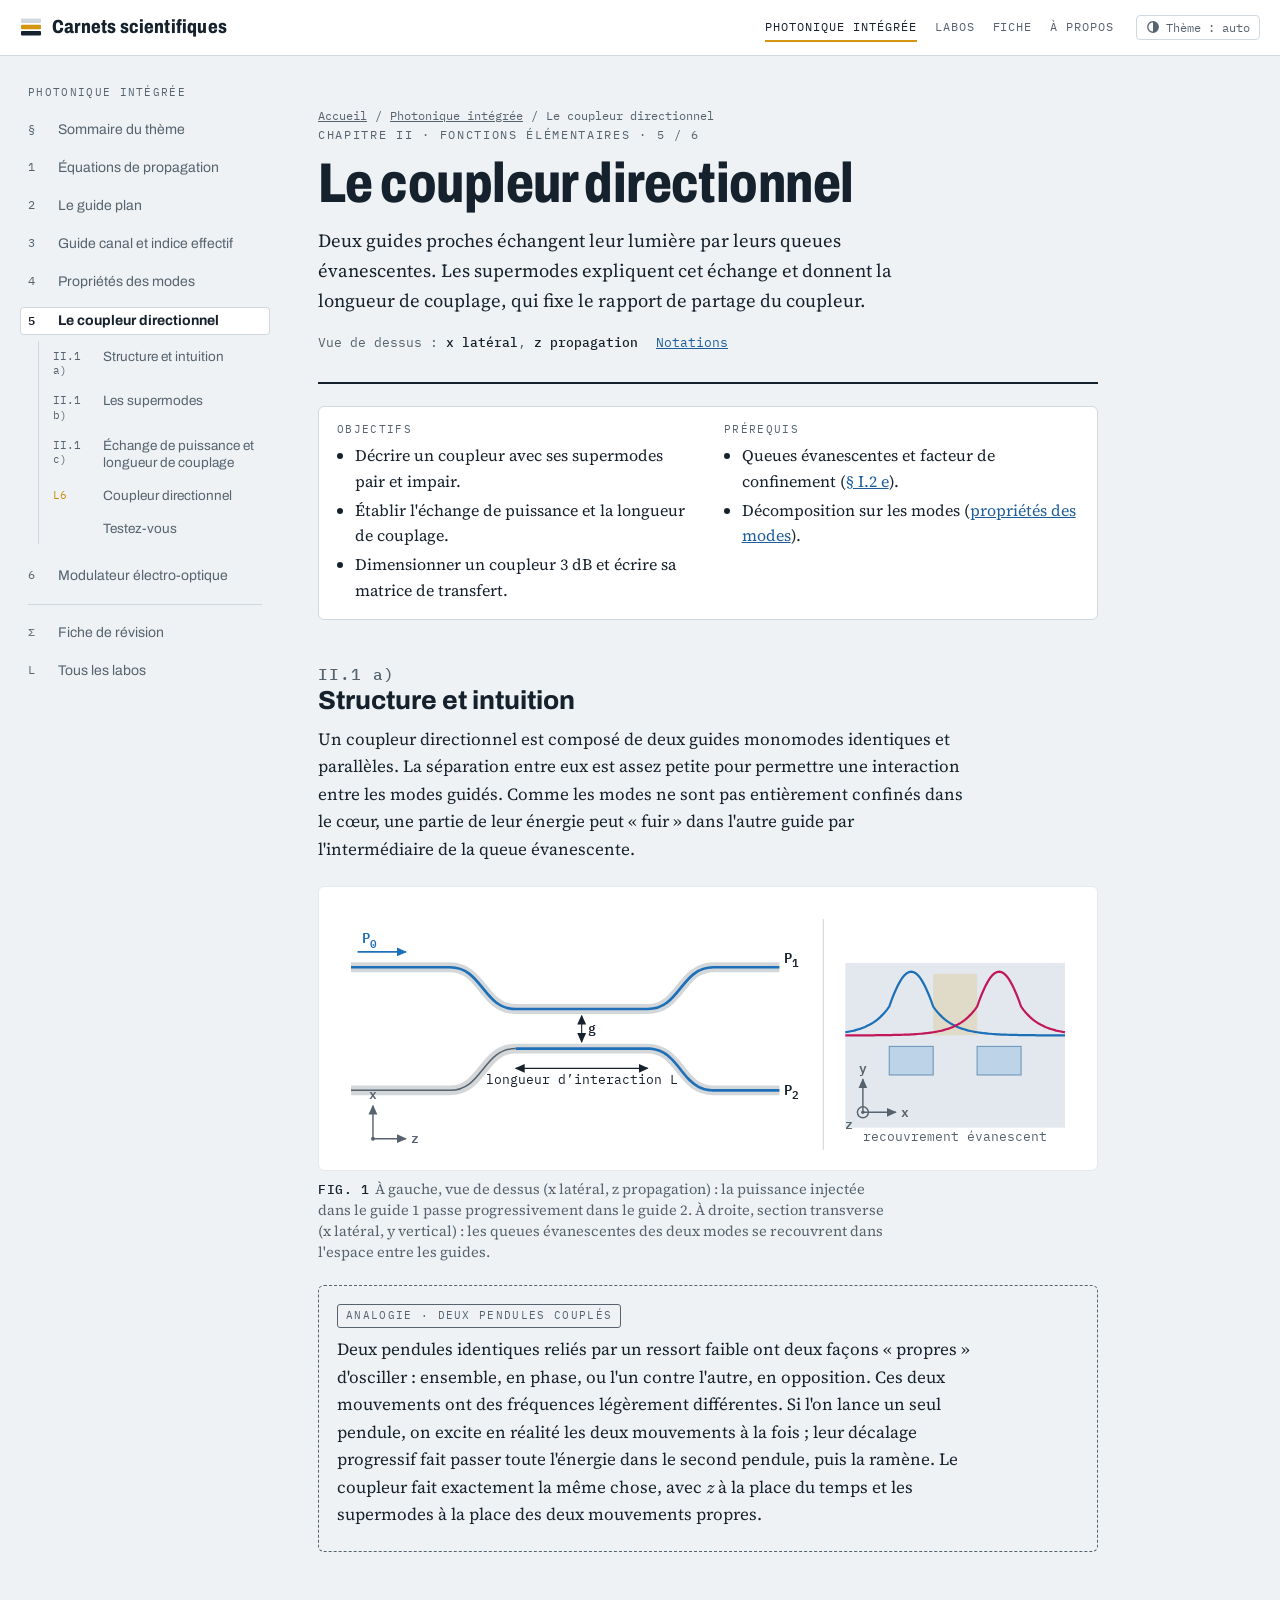
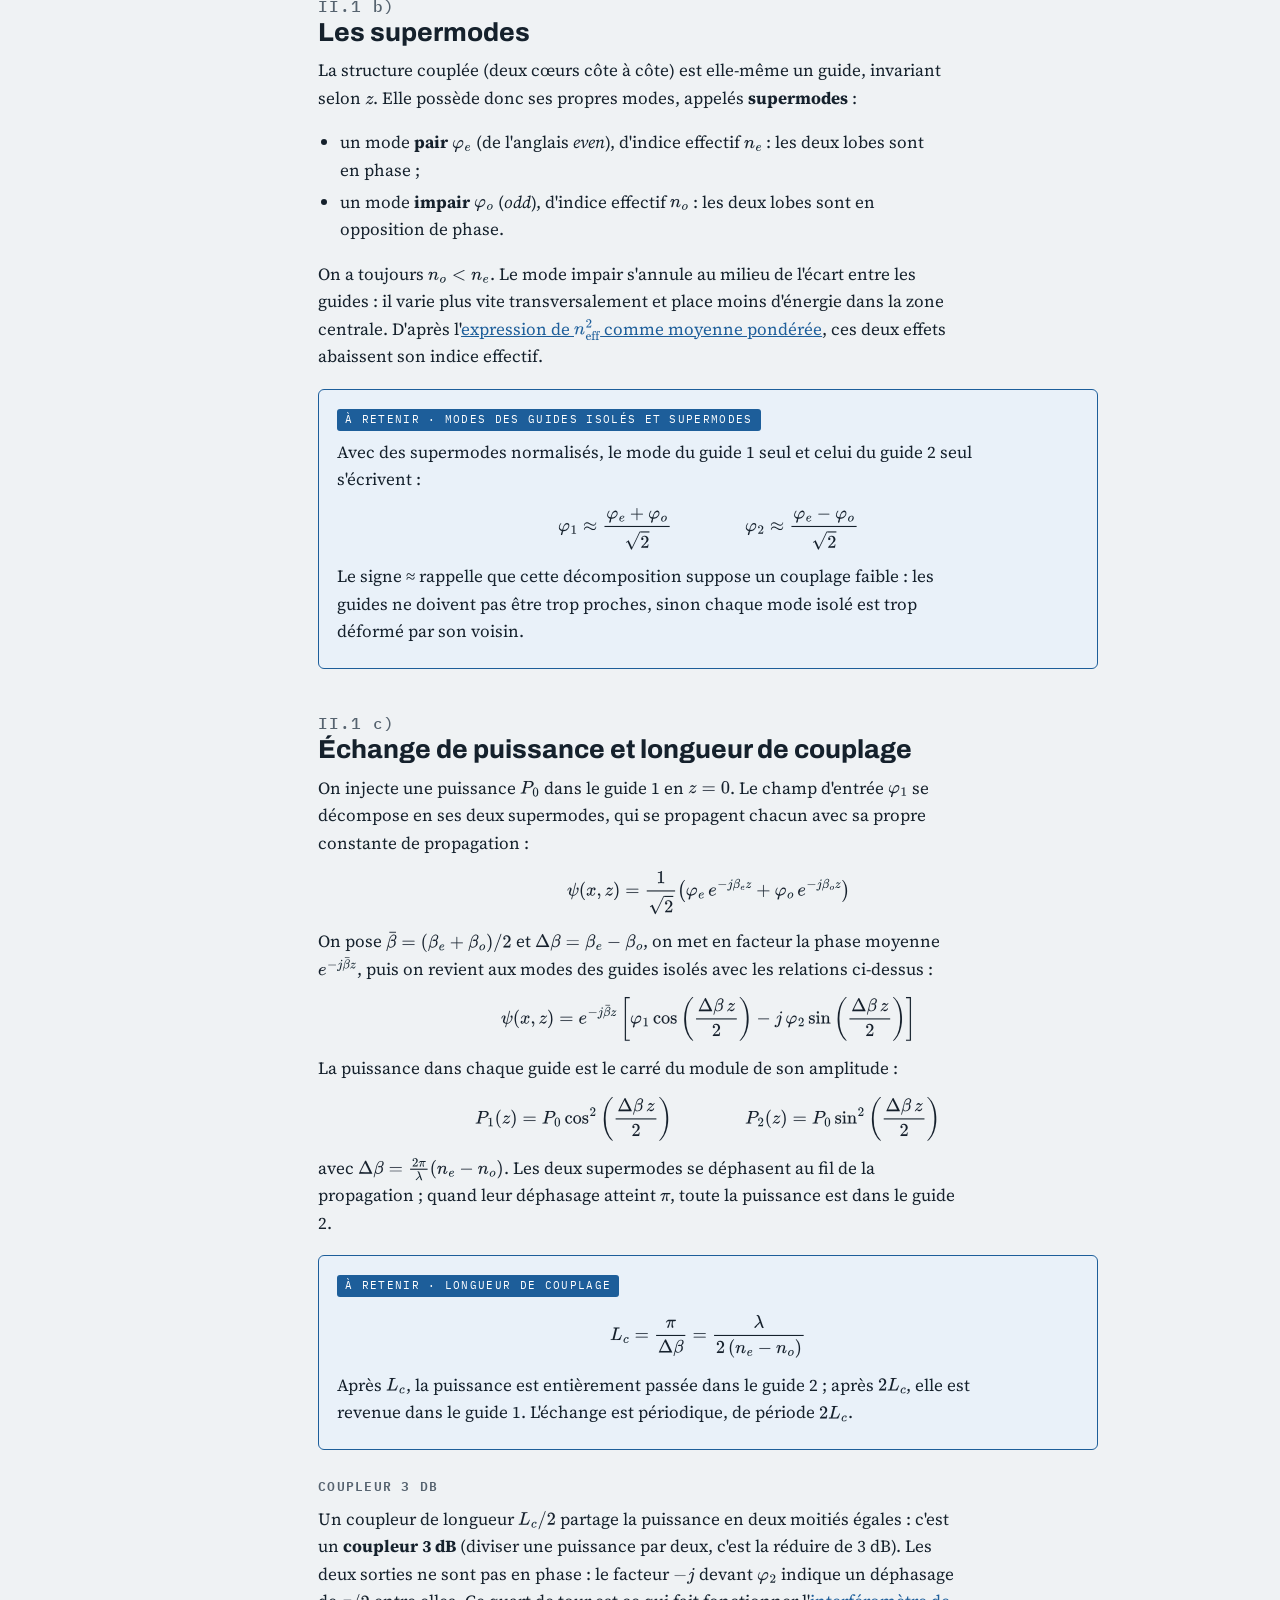
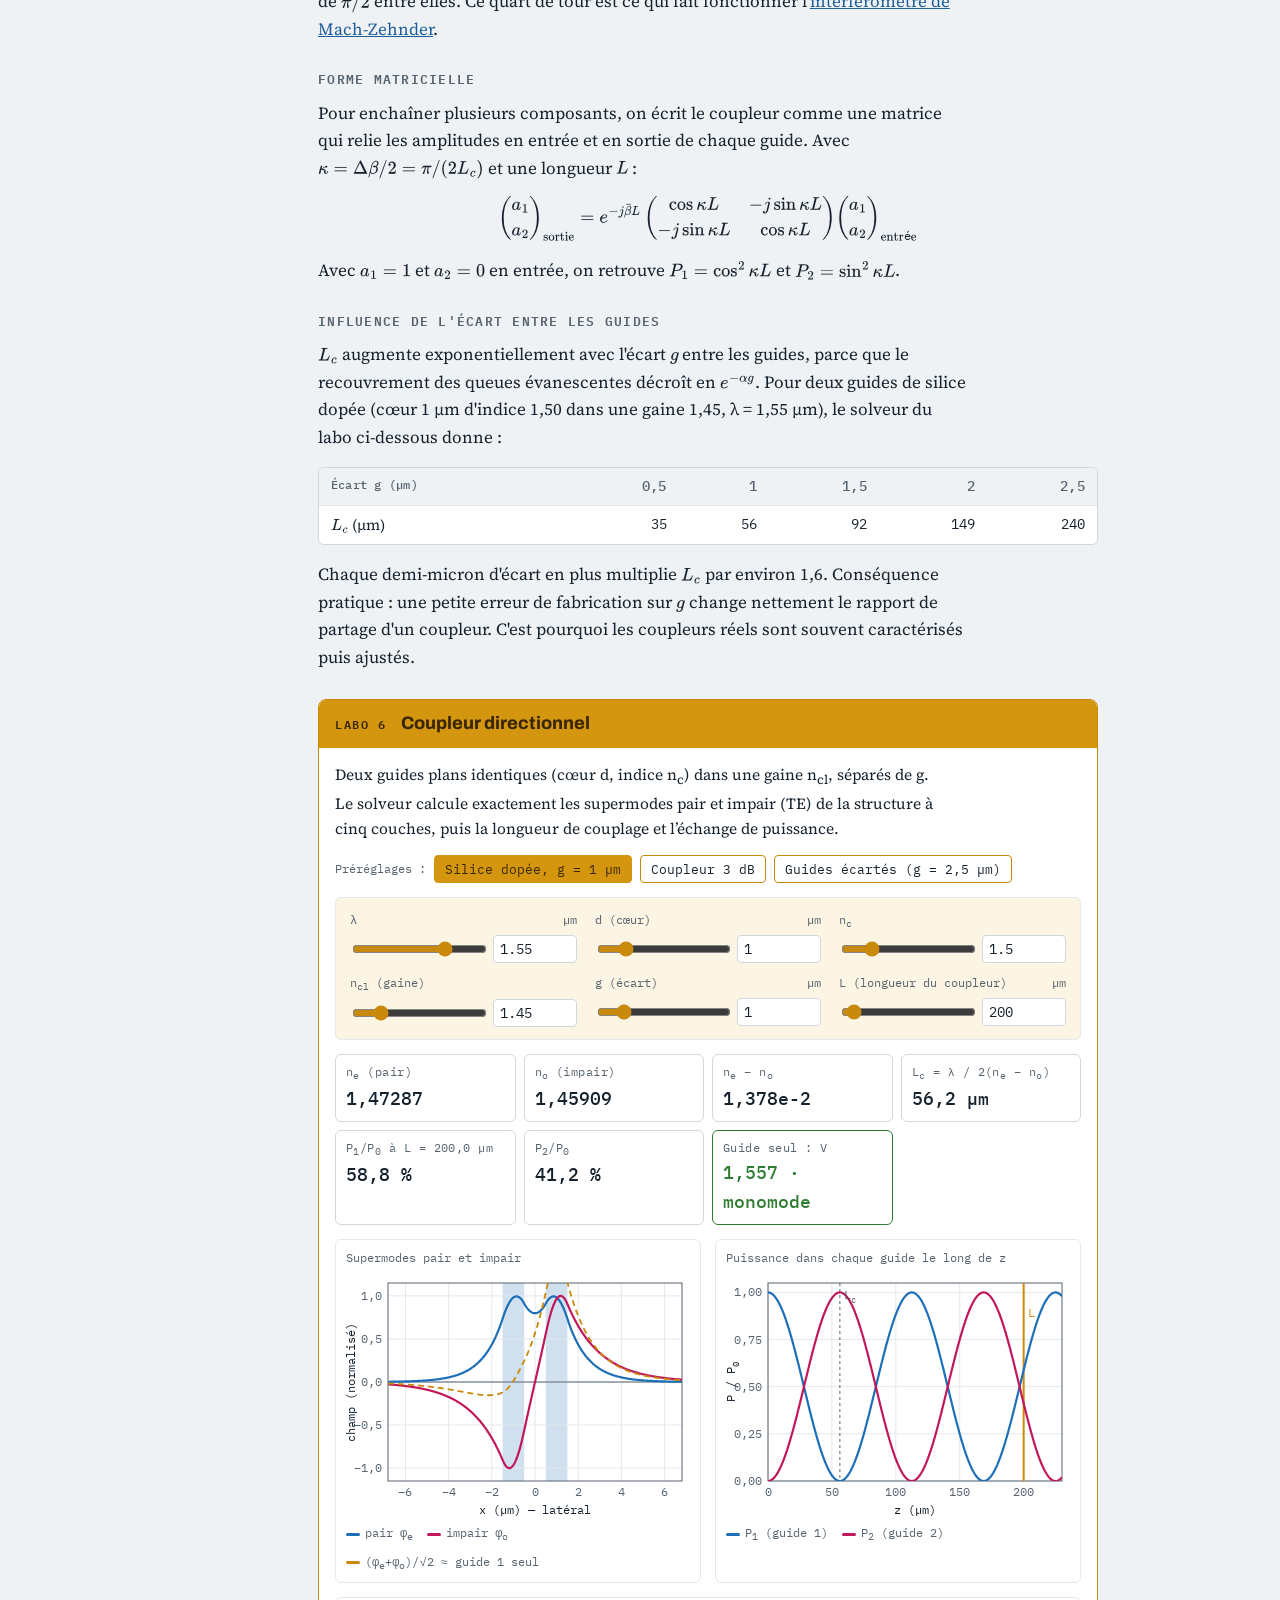
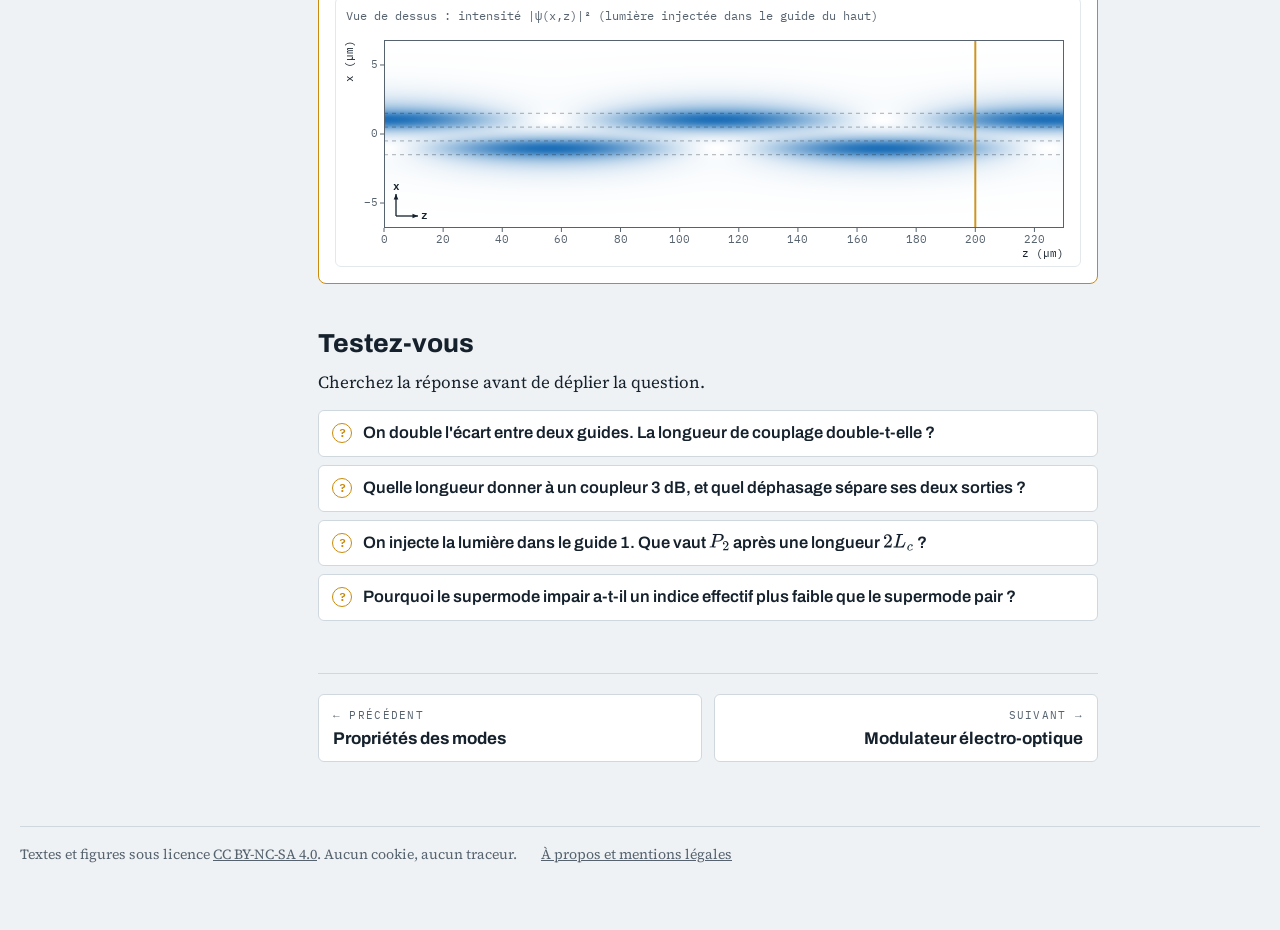
==== photonique-integree/coupleur-directionnel.html @ 3a386b7c "Add files via upload" ====
<!doctype html>
<html lang="fr">
<head>
<meta charset="utf-8">
<meta name="viewport" content="width=device-width,initial-scale=1,viewport-fit=cover">
<title>Le coupleur directionnel : supermodes et longueur de couplage · Photonique intégrée</title>
<meta name="claude:viewport-fit-sides" content="cover">
<meta name="description" content="Coupleur directionnel en optique intégrée : supermodes pair et impair, échange de puissance, longueur de couplage, coupleur 3 dB et matrice de transfert, avec simulateur.">
<meta property="og:title" content="Le coupleur directionnel : supermodes et longueur de couplage · Photonique intégrée">
<meta property="og:description" content="Coupleur directionnel en optique intégrée : supermodes pair et impair, échange de puissance, longueur de couplage, coupleur 3 dB et matrice de transfert, avec simulateur.">
<meta property="og:type" content="article">
<meta property="og:locale" content="fr_FR">
<meta property="og:site_name" content="Carnets scientifiques">
<meta name="theme-color" content="#EFF2F4" media="(prefers-color-scheme: light)">
<meta name="theme-color" content="#0E1317" media="(prefers-color-scheme: dark)">
<link rel="icon" href="../assets/favicon.svg" type="image/svg+xml">
<script>try{var t=localStorage.getItem('theme');if(t==='light'||t==='dark')document.documentElement.setAttribute('data-theme',t)}catch(e){}</script>
<link rel="preload" href="../assets/fonts/source-serif-4-latin-opsz-normal.woff2" as="font" type="font/woff2" crossorigin>
<link rel="stylesheet" href="../assets/fonts/polices.css">
<link rel="stylesheet" href="../assets/css/site.css">
<script defer src="../assets/js/mathjax-config.js"></script>
<script defer src="../assets/js/physique.js"></script>
<script defer src="../assets/js/trace.js"></script>
<script defer src="../assets/js/figures.js"></script>
<script defer src="../assets/js/labos.js"></script>
<script defer src="../assets/js/site.js"></script>
<script defer id="MathJax-script" src="../assets/vendor/mathjax/tex-svg-full.js"></script>
</head>
<body>
<a class="skip" href="#contenu">Aller au contenu</a>
<header class="topbar"><div class="topbar-in">
  <a class="brand" href="../index.html"><svg viewBox="0 0 22 22" aria-hidden="true"><rect x="1" y="2.5" width="20" height="4.5" rx="1" style="fill:var(--rule)"/><rect x="1" y="8.75" width="20" height="4.5" rx="1" style="fill:var(--amber)"/><rect x="1" y="15" width="20" height="4.5" rx="1" style="fill:var(--ink)"/></svg>Carnets scientifiques</a>
  <nav class="topnav" aria-label="Navigation du site">
    <a href="../photonique-integree/index.html" aria-current="page">Photonique intégrée</a>
    <a href="../photonique-integree/labos.html">Labos</a>
    <a href="../photonique-integree/fiche.html">Fiche</a>
    <a href="../a-propos.html">À propos</a>
  </nav>
  <button type="button" class="theme-btn" id="theme-toggle" aria-label="Changer de thème (automatique, clair, sombre)"><svg class="i-auto" viewBox="0 0 16 16" aria-hidden="true"><circle cx="8" cy="8" r="6" fill="none" stroke="currentColor" stroke-width="1.5"/><path d="M8 2a6 6 0 0 1 0 12z" fill="currentColor"/></svg><svg class="i-sun" viewBox="0 0 16 16" aria-hidden="true"><circle cx="8" cy="8" r="3.2" fill="currentColor"/><g stroke="currentColor" stroke-width="1.4" stroke-linecap="round"><path d="M8 1.2v1.6M8 13.2v1.6M1.2 8h1.6M13.2 8h1.6M3.2 3.2l1.1 1.1M11.7 11.7l1.1 1.1M3.2 12.8l1.1-1.1M11.7 4.3l1.1-1.1"/></g></svg><svg class="i-moon" viewBox="0 0 16 16" aria-hidden="true"><path d="M13.5 10.2A6 6 0 0 1 5.8 2.5a6 6 0 1 0 7.7 7.7z" fill="currentColor"/></svg><span>Thème : auto</span></button>
</div></header>
<div class="shell">
<aside class="side" aria-label="Sommaire">
  <p class="side-head"><a href="index.html">Photonique intégrée</a></p>
  <ol class="course">
    <li><a href="index.html"><span class="n">§</span><span>Sommaire du thème</span></a></li>
    <li><a href="equations-propagation.html"><span class="n">1</span><span>Équations de propagation</span></a></li>
    <li><a href="guide-plan.html"><span class="n">2</span><span>Le guide plan</span></a></li>
    <li><a href="guide-canal-indice-effectif.html"><span class="n">3</span><span>Guide canal et indice effectif</span></a></li>
    <li><a href="proprietes-des-modes.html"><span class="n">4</span><span>Propriétés des modes</span></a></li>
    <li class="cur"><a href="coupleur-directionnel.html" aria-current="page"><span class="n">5</span><span>Le coupleur directionnel</span></a><ol class="toc" id="toc-list"></ol></li>
    <li><a href="modulateur-electro-optique.html"><span class="n">6</span><span>Modulateur électro-optique</span></a></li>
    <li class="sep" aria-hidden="true"></li>
    <li><a href="fiche.html"><span class="n">Σ</span><span>Fiche de révision</span></a></li>
    <li><a href="labos.html"><span class="n">L</span><span>Tous les labos</span></a></li>
  </ol>
</aside>
<main id="contenu">
<div class="col">
<header class="hero">
  <nav class="crumbs" aria-label="Fil d'Ariane"><a href="../index.html">Accueil</a><span aria-hidden="true">/</span><a href="index.html">Photonique intégrée</a><span aria-hidden="true">/</span><span>Le coupleur directionnel</span></nav>
  <div class="eyebrow">Chapitre II · Fonctions élémentaires · 5 / 6</div>
  <h1>Le coupleur directionnel</h1>
  <p class="lede">Deux guides proches échangent leur lumière par leurs queues évanescentes. Les supermodes expliquent cet échange et donnent la longueur de couplage, qui fixe le rapport de partage du coupleur.</p>
  <div class="meta"><span>Vue de dessus : <b>x latéral</b>, <b>z propagation</b></span><a href="index.html#notations">Notations</a></div>
  <details class="toc-m"><summary>Dans cette page</summary><ol id="toc-list-m"></ol></details>
</header>
<div class="goals"><div><p class="gh">Objectifs</p><ul><li>Décrire un coupleur avec ses supermodes pair et impair.</li><li>Établir l'échange de puissance et la longueur de couplage.</li><li>Dimensionner un coupleur 3 dB et écrire sa matrice de transfert.</li></ul></div><div><p class="gh">Prérequis</p><ul><li>Queues évanescentes et facteur de confinement (<a href="guide-plan.html#s-1-2e">§ I.2 e</a>).</li><li>Décomposition sur les modes (<a href="proprietes-des-modes.html">propriétés des modes</a>).</li></ul></div></div>

<h2 id="s-2-1a"><span class="num">II.1 a)</span>Structure et intuition</h2>
<p>Un coupleur directionnel est composé de deux guides monomodes identiques et parallèles. La séparation entre eux est assez petite pour permettre une interaction entre les modes guidés. Comme les modes ne sont pas entièrement confinés dans le cœur, une partie de leur énergie peut « fuir » dans l'autre guide par l'intermédiaire de la queue évanescente.</p>
<figure>
  <div class="fig-scroll" id="fig-coupler"></div>
  <figcaption><b>FIG. 1</b>À gauche, vue de dessus (x latéral, z propagation) : la puissance injectée dans le guide 1 passe progressivement dans le guide 2. À droite, section transverse (x latéral, y vertical) : les queues évanescentes des deux modes se recouvrent dans l'espace entre les guides.</figcaption>
</figure>
<div class="box intu">
  <span class="tag">Analogie · deux pendules couplés</span>
  <p>Deux pendules identiques reliés par un ressort faible ont deux façons « propres » d'osciller : ensemble, en phase, ou l'un contre l'autre, en opposition. Ces deux mouvements ont des fréquences légèrement différentes. Si l'on lance un seul pendule, on excite en réalité les deux mouvements à la fois ; leur décalage progressif fait passer toute l'énergie dans le second pendule, puis la ramène. Le coupleur fait exactement la même chose, avec $z$ à la place du temps et les supermodes à la place des deux mouvements propres.</p>
</div>

<h2 id="s-2-1b"><span class="num">II.1 b)</span>Les supermodes</h2>
<p>La structure couplée (deux cœurs côte à côte) est elle-même un guide, invariant selon $z$. Elle possède donc ses propres modes, appelés <strong>supermodes</strong> :</p>
<ul>
  <li>un mode <strong>pair</strong> $\varphi_e$ (de l'anglais <em>even</em>), d'indice effectif $n_e$ : les deux lobes sont en phase ;</li>
  <li>un mode <strong>impair</strong> $\varphi_o$ (<em>odd</em>), d'indice effectif $n_o$ : les deux lobes sont en opposition de phase.</li>
</ul>
<p>On a toujours $n_o \lt n_e$. Le mode impair s'annule au milieu de l'écart entre les guides : il varie plus vite transversalement et place moins d'énergie dans la zone centrale. D'après l'<a href="guide-plan.html#s-1-2b">expression de $\neff^2$ comme moyenne pondérée</a>, ces deux effets abaissent son indice effectif.</p>
<div class="box key">
  <span class="tag">À retenir · modes des guides isolés et supermodes</span>
  <p>Avec des supermodes normalisés, le mode du guide 1 seul et celui du guide 2 seul s'écrivent :</p>
  $$\varphi_1 \approx \frac{\varphi_e + \varphi_o}{\sqrt2} \qquad\qquad \varphi_2 \approx \frac{\varphi_e - \varphi_o}{\sqrt2}$$
  <p>Le signe ≈ rappelle que cette décomposition suppose un couplage faible : les guides ne doivent pas être trop proches, sinon chaque mode isolé est trop déformé par son voisin.</p>
</div>

<h2 id="s-2-1c"><span class="num">II.1 c)</span>Échange de puissance et longueur de couplage</h2>
<p>On injecte une puissance $P_0$ dans le guide 1 en $z = 0$. Le champ d'entrée $\varphi_1$ se décompose en ses deux supermodes, qui se propagent chacun avec sa propre constante de propagation :</p>
$$\psi(x,z) = \frac{1}{\sqrt2}\left(\varphi_e\,e^{-j\beta_ez} + \varphi_o\,e^{-j\beta_oz}\right)$$
<p>On pose $\bar\beta = (\beta_e + \beta_o)/2$ et $\Delta\beta = \beta_e - \beta_o$, on met en facteur la phase moyenne $e^{-j\bar\beta z}$, puis on revient aux modes des guides isolés avec les relations ci-dessus :</p>
$$\psi(x,z) = e^{-j\bar\beta z}\left[\varphi_1\cos\left(\frac{\Delta\beta\,z}{2}\right) - j\,\varphi_2\sin\left(\frac{\Delta\beta\,z}{2}\right)\right]$$
<p>La puissance dans chaque guide est le carré du module de son amplitude :</p>
$$P_1(z) = P_0\cos^2\left(\frac{\Delta\beta\,z}{2}\right) \qquad\qquad P_2(z) = P_0\sin^2\left(\frac{\Delta\beta\,z}{2}\right)$$
<p>avec $\Delta\beta = \frac{2\pi}{\lambda}(n_e - n_o)$. Les deux supermodes se déphasent au fil de la propagation ; quand leur déphasage atteint $\pi$, toute la puissance est dans le guide 2.</p>
<div class="box key">
  <span class="tag">À retenir · longueur de couplage</span>
  $$L_c = \frac{\pi}{\Delta\beta} = \frac{\lambda}{2\left(n_e - n_o\right)}$$
  <p>Après $L_c$, la puissance est entièrement passée dans le guide 2 ; après $2L_c$, elle est revenue dans le guide 1. L'échange est périodique, de période $2L_c$.</p>
</div>

<h3>Coupleur 3 dB</h3>
<p>Un coupleur de longueur $L_c/2$ partage la puissance en deux moitiés égales : c'est un <strong>coupleur 3 dB</strong> (diviser une puissance par deux, c'est la réduire de 3 dB). Les deux sorties ne sont pas en phase : le facteur $-j$ devant $\varphi_2$ indique un déphasage de $\pi/2$ entre elles. Ce quart de tour est ce qui fait fonctionner l'<a href="modulateur-electro-optique.html#s-td3-2">interféromètre de Mach-Zehnder</a>.</p>

<h3>Forme matricielle</h3>
<p>Pour enchaîner plusieurs composants, on écrit le coupleur comme une matrice qui relie les amplitudes en entrée et en sortie de chaque guide. Avec $\kappa = \Delta\beta/2 = \pi/(2L_c)$ et une longueur $L$ :</p>
$$\begin{pmatrix}a_1\\a_2\end{pmatrix}_{\text{sortie}} = e^{-j\bar\beta L}\begin{pmatrix}\cos\kappa L & -j\sin\kappa L\\ -j\sin\kappa L & \cos\kappa L\end{pmatrix}\begin{pmatrix}a_1\\a_2\end{pmatrix}_{\text{entrée}}$$
<p>Avec $a_1 = 1$ et $a_2 = 0$ en entrée, on retrouve $P_1 = \cos^2\kappa L$ et $P_2 = \sin^2\kappa L$.</p>

<h3>Influence de l'écart entre les guides</h3>
<p>$L_c$ augmente exponentiellement avec l'écart $g$ entre les guides, parce que le recouvrement des queues évanescentes décroît en $e^{-\alpha g}$. Pour deux guides de silice dopée (cœur 1 µm d'indice 1,50 dans une gaine 1,45, λ = 1,55 µm), le solveur du labo ci-dessous donne :</p>
<div class="tbl"><table>
  <thead><tr><th>Écart g (µm)</th><th class="num">0,5</th><th class="num">1</th><th class="num">1,5</th><th class="num">2</th><th class="num">2,5</th></tr></thead>
  <tbody><tr><td>$L_c$ (µm)</td><td class="num">35</td><td class="num">56</td><td class="num">92</td><td class="num">149</td><td class="num">240</td></tr></tbody>
</table></div>
<p>Chaque demi-micron d'écart en plus multiplie $L_c$ par environ 1,6. Conséquence pratique : une petite erreur de fabrication sur $g$ change nettement le rapport de partage d'un coupleur. C'est pourquoi les coupleurs réels sont souvent caractérisés puis ajustés.</p>

<section class="lab mj-ignore" id="lab6">
  <div class="lab-head"><span class="lab-id">Labo 6</span><span class="lab-name">Coupleur directionnel</span></div>
  <div class="lab-body" id="lab6-body"></div>
</section>

<h2 id="testez-vous">Testez-vous</h2>
<p>Cherchez la réponse avant de déplier la question.</p>
<div class="quiz">
<details><summary>On double l'écart entre deux guides. La longueur de couplage double-t-elle ?</summary><div class="ans"><p>Non, elle augmente bien plus : la dépendance est exponentielle. Dans l'exemple du tableau, passer de 1 µm à 2 µm d'écart fait passer $L_c$ de 56 µm à 149 µm, soit presque un facteur 3.</p></div></details>
<details><summary>Quelle longueur donner à un coupleur 3 dB, et quel déphasage sépare ses deux sorties ?</summary><div class="ans"><p>$L_c/2$. Les deux sorties portent chacune la moitié de la puissance, déphasées de $\pi/2$.</p></div></details>
<details><summary>On injecte la lumière dans le guide 1. Que vaut $P_2$ après une longueur $2L_c$ ?</summary><div class="ans"><p>Zéro : $P_2 = P_0\sin^2(\pi z/2L_c)$ s'annule en $z = 2L_c$. Toute la puissance est revenue dans le guide 1.</p></div></details>
<details><summary>Pourquoi le supermode impair a-t-il un indice effectif plus faible que le supermode pair ?</summary><div class="ans"><p>Il s'annule entre les deux guides : il varie plus vite transversalement et place moins d'énergie au centre. Les deux effets abaissent $\neff^2$, qui est une moyenne de $n^2$ pondérée par le champ, moins un terme de variation transverse.</p></div></details>
</div>
<nav class="pager" aria-label="Pages voisines"><a class="prev" href="proprietes-des-modes.html"><span class="pl">← Précédent</span><span class="pt">Propriétés des modes</span></a><a class="next" href="modulateur-electro-optique.html"><span class="pl">Suivant →</span><span class="pt">Modulateur électro-optique</span></a></nav>
</div>
</main>
</div>
<footer class="site-foot">
  <span>Textes et figures sous licence <a href="https://creativecommons.org/licenses/by-nc-sa/4.0/deed.fr" rel="license">CC BY-NC-SA 4.0</a>. Aucun cookie, aucun traceur.</span>
  <nav aria-label="Pied de page"><a href="../a-propos.html">À propos et mentions légales</a></nav>
</footer>
</body>
</html>
---- assets/fonts/polices.css ----
/* Polices hébergées sur le site (licence SIL Open Font License, voir LICENSE-*.txt).
   Aucune requête vers un service tiers. */
@font-face{font-family:'Archivo';font-style:normal;font-display:swap;font-weight:100 900;font-stretch:62% 125%;src:url(./archivo-latin-standard-normal.woff2) format('woff2-variations');unicode-range:U+0000-00FF,U+0131,U+0152-0153,U+02BB-02BC,U+02C6,U+02DA,U+02DC,U+0304,U+0308,U+0329,U+2000-206F,U+20AC,U+2122,U+2191,U+2193,U+2212,U+2215,U+FEFF,U+FFFD}
@font-face{font-family:'Archivo';font-style:normal;font-display:swap;font-weight:100 900;font-stretch:62% 125%;src:url(./archivo-latin-ext-standard-normal.woff2) format('woff2-variations');unicode-range:U+0100-02BA,U+02BD-02C5,U+02C7-02CC,U+02CE-02D7,U+02DD-02FF,U+0304,U+0308,U+0329,U+1D00-1DBF,U+1E00-1E9F,U+1EF2-1EFF,U+2020,U+20A0-20AB,U+20AD-20C4,U+2113,U+2C60-2C7F,U+A720-A7FF}
@font-face{font-family:'Source Serif 4';font-style:normal;font-display:swap;font-weight:200 900;src:url(./source-serif-4-latin-opsz-normal.woff2) format('woff2-variations');unicode-range:U+0000-00FF,U+0131,U+0152-0153,U+02BB-02BC,U+02C6,U+02DA,U+02DC,U+0304,U+0308,U+0329,U+2000-206F,U+20AC,U+2122,U+2191,U+2193,U+2212,U+2215,U+FEFF,U+FFFD}
@font-face{font-family:'Source Serif 4';font-style:italic;font-display:swap;font-weight:200 900;src:url(./source-serif-4-latin-opsz-italic.woff2) format('woff2-variations');unicode-range:U+0000-00FF,U+0131,U+0152-0153,U+02BB-02BC,U+02C6,U+02DA,U+02DC,U+0304,U+0308,U+0329,U+2000-206F,U+20AC,U+2122,U+2191,U+2193,U+2212,U+2215,U+FEFF,U+FFFD}
@font-face{font-family:'Source Serif 4';font-style:normal;font-display:swap;font-weight:200 900;src:url(./source-serif-4-latin-ext-opsz-normal.woff2) format('woff2-variations');unicode-range:U+0100-02BA,U+02BD-02C5,U+02C7-02CC,U+02CE-02D7,U+02DD-02FF,U+0304,U+0308,U+0329,U+1D00-1DBF,U+1E00-1E9F,U+1EF2-1EFF,U+2020,U+20A0-20AB,U+20AD-20C4,U+2113,U+2C60-2C7F,U+A720-A7FF}
@font-face{font-family:'Source Serif 4';font-style:italic;font-display:swap;font-weight:200 900;src:url(./source-serif-4-latin-ext-opsz-italic.woff2) format('woff2-variations');unicode-range:U+0100-02BA,U+02BD-02C5,U+02C7-02CC,U+02CE-02D7,U+02DD-02FF,U+0304,U+0308,U+0329,U+1D00-1DBF,U+1E00-1E9F,U+1EF2-1EFF,U+2020,U+20A0-20AB,U+20AD-20C4,U+2113,U+2C60-2C7F,U+A720-A7FF}
@font-face{font-family:'Source Serif 4';font-style:normal;font-display:swap;font-weight:200 900;src:url(./source-serif-4-greek-opsz-normal.woff2) format('woff2-variations');unicode-range:U+0370-0377,U+037A-037F,U+0384-038A,U+038C,U+038E-03A1,U+03A3-03FF}
@font-face{font-family:'Source Serif 4';font-style:italic;font-display:swap;font-weight:200 900;src:url(./source-serif-4-greek-opsz-italic.woff2) format('woff2-variations');unicode-range:U+0370-0377,U+037A-037F,U+0384-038A,U+038C,U+038E-03A1,U+03A3-03FF}
@font-face{font-family:'IBM Plex Mono';font-style:normal;font-display:swap;font-weight:400;src:url(./ibm-plex-mono-latin-400-normal.woff2) format('woff2');unicode-range:U+0000-00FF,U+0131,U+0152-0153,U+02BB-02BC,U+02C6,U+02DA,U+02DC,U+0304,U+0308,U+0329,U+2000-206F,U+20AC,U+2122,U+2191,U+2193,U+2212,U+2215,U+FEFF,U+FFFD}
@font-face{font-family:'IBM Plex Mono';font-style:normal;font-display:swap;font-weight:500;src:url(./ibm-plex-mono-latin-500-normal.woff2) format('woff2');unicode-range:U+0000-00FF,U+0131,U+0152-0153,U+02BB-02BC,U+02C6,U+02DA,U+02DC,U+0304,U+0308,U+0329,U+2000-206F,U+20AC,U+2122,U+2191,U+2193,U+2212,U+2215,U+FEFF,U+FFFD}
@font-face{font-family:'IBM Plex Mono';font-style:normal;font-display:swap;font-weight:600;src:url(./ibm-plex-mono-latin-600-normal.woff2) format('woff2');unicode-range:U+0000-00FF,U+0131,U+0152-0153,U+02BB-02BC,U+02C6,U+02DA,U+02DC,U+0304,U+0308,U+0329,U+2000-206F,U+20AC,U+2122,U+2191,U+2193,U+2212,U+2215,U+FEFF,U+FFFD}
@font-face{font-family:'IBM Plex Mono';font-style:normal;font-display:swap;font-weight:400;src:url(./ibm-plex-mono-latin-ext-400-normal.woff2) format('woff2');unicode-range:U+0100-02BA,U+02BD-02C5,U+02C7-02CC,U+02CE-02D7,U+02DD-02FF,U+0304,U+0308,U+0329,U+1D00-1DBF,U+1E00-1E9F,U+1EF2-1EFF,U+2020,U+20A0-20AB,U+20AD-20C4,U+2113,U+2C60-2C7F,U+A720-A7FF}
@font-face{font-family:'IBM Plex Mono';font-style:normal;font-display:swap;font-weight:500;src:url(./ibm-plex-mono-latin-ext-500-normal.woff2) format('woff2');unicode-range:U+0100-02BA,U+02BD-02C5,U+02C7-02CC,U+02CE-02D7,U+02DD-02FF,U+0304,U+0308,U+0329,U+1D00-1DBF,U+1E00-1E9F,U+1EF2-1EFF,U+2020,U+20A0-20AB,U+20AD-20C4,U+2113,U+2C60-2C7F,U+A720-A7FF}
@font-face{font-family:'IBM Plex Mono';font-style:normal;font-display:swap;font-weight:600;src:url(./ibm-plex-mono-latin-ext-600-normal.woff2) format('woff2');unicode-range:U+0100-02BA,U+02BD-02C5,U+02C7-02CC,U+02CE-02D7,U+02DD-02FF,U+0304,U+0308,U+0329,U+1D00-1DBF,U+1E00-1E9F,U+1EF2-1EFF,U+2020,U+20A0-20AB,U+20AD-20C4,U+2113,U+2C60-2C7F,U+A720-A7FF}
---- assets/css/site.css ----
/* Feuille de style commune à toutes les pages. Les couleurs sont des jetons (:root), redéfinis pour le thème sombre. */

/* Mise en page : barre de site, sommaire collant à gauche (cours + sections de la page), colonne de lecture ~74ch.
   Les labos sont des panneaux « salle jaune » (éclairage inactinique des salles de lithographie). */
:root{
  --bg:#EFF2F4; --paper:#FFFFFF; --ink:#15212C; --muted:#56636F; --rule:#D0D8DF; --rule-soft:#E3E8EC;
  --amber:#D4960F; --amber-ink:#3A2700; --amber-line:#C98A0B; --amber-wash:#FCF5E3;
  --field:#1D6FB8; --m1:#C2185B; --m2:#2E7D32; --m3:#D96C00; --m4:#6A3FB5;
  --warn:#B42318; --warn-wash:#FCEDEB; --key:#1D5E9A; --key-wash:#E9F1F9; --ok:#2E7D32; --ok-wash:#EAF4EA;
  --core:#BCD3E8; --sub:#E2E8ED; --sup:#F7F9FA; --core-line:#6F97BD;
  --pos:#D2492A; --neg:#2366B8;
  --f-display:"Archivo","Helvetica Neue",Arial,sans-serif;
  --f-body:"Source Serif 4","Iowan Old Style",Georgia,serif;
  --f-mono:"IBM Plex Mono",ui-monospace,"SFMono-Regular",Menlo,monospace;
}
@media (prefers-color-scheme: dark){
  :root:not([data-theme="light"]){
    --bg:#0E1317; --paper:#151C22; --ink:#E4EAEF; --muted:#9AA7B2; --rule:#2B353E; --rule-soft:#222B33;
    --amber:#E3A62A; --amber-ink:#241800; --amber-line:#B98714; --amber-wash:#231D10;
    --field:#5AA9EA; --m1:#F06292; --m2:#66BB6A; --m3:#FFA040; --m4:#A98BE8;
    --warn:#F2836F; --warn-wash:#2A1715; --key:#7DB4E8; --key-wash:#14212D; --ok:#7CC47F; --ok-wash:#142217;
    --core:#2D4A66; --sub:#1E262D; --sup:#11171C; --core-line:#5D8BB6;
    --pos:#F07A57; --neg:#5B9BE6;
    color-scheme:dark;
  }
}
:root[data-theme="dark"]{
  --bg:#0E1317; --paper:#151C22; --ink:#E4EAEF; --muted:#9AA7B2; --rule:#2B353E; --rule-soft:#222B33;
  --amber:#E3A62A; --amber-ink:#241800; --amber-line:#B98714; --amber-wash:#231D10;
  --field:#5AA9EA; --m1:#F06292; --m2:#66BB6A; --m3:#FFA040; --m4:#A98BE8;
  --warn:#F2836F; --warn-wash:#2A1715; --key:#7DB4E8; --key-wash:#14212D; --ok:#7CC47F; --ok-wash:#142217;
  --core:#2D4A66; --sub:#1E262D; --sup:#11171C; --core-line:#5D8BB6;
  --pos:#F07A57; --neg:#5B9BE6;
  color-scheme:dark;
}
*{box-sizing:border-box}
body{margin:0}
html{scroll-behavior:smooth}
@media (prefers-reduced-motion: reduce){html{scroll-behavior:auto}}
body{background:var(--bg);color:var(--ink);font-family:var(--f-body);font-size:17px;line-height:1.62;
  padding-left:max(16px,env(safe-area-inset-left,0px));padding-right:max(16px,env(safe-area-inset-right,0px));padding-block:0 64px}
a{color:var(--key)}
a:focus-visible,button:focus-visible,input:focus-visible,select:focus-visible,summary:focus-visible{outline:2px solid var(--amber);outline-offset:2px}
.shell{max-width:1240px;margin:0 auto;display:grid;grid-template-columns:250px minmax(0,1fr);gap:48px}
@media (max-width:980px){.shell{grid-template-columns:minmax(0,1fr);gap:0}}

/* ---------- Colonne principale ---------- */
main{min-width:0;padding-block:28px 0}
.col{max-width:780px}
header.hero{padding-block:22px 30px;border-bottom:2px solid var(--ink);margin-bottom:12px}
.eyebrow{font-family:var(--f-mono);font-size:12px;letter-spacing:.14em;text-transform:uppercase;color:var(--muted)}
h1{font-family:var(--f-display);font-stretch:78%;font-weight:800;font-size:clamp(34px,5.6vw,56px);line-height:1.02;letter-spacing:-.01em;margin:10px 0 14px;text-wrap:balance}
.lede{font-size:18.5px;color:var(--ink);max-width:66ch;margin:0}
.meta{display:flex;flex-wrap:wrap;gap:8px 18px;margin-top:16px;font-family:var(--f-mono);font-size:12.5px;color:var(--muted)}
.meta b{color:var(--ink);font-weight:500}
section.chap{padding-top:22px}
.chap-title{font-family:var(--f-display);font-stretch:85%;font-weight:800;font-size:clamp(28px,4vw,38px);line-height:1.1;margin:34px 0 4px;text-wrap:balance}
.chap-title .num{color:var(--muted);font-weight:600;margin-right:.35em}
h2{font-family:var(--f-display);font-weight:750;font-size:26px;line-height:1.18;margin:44px 0 6px;text-wrap:balance;scroll-margin-top:16px}
h2 .num{font-family:var(--f-mono);font-weight:500;font-size:.62em;color:var(--muted);display:block;letter-spacing:.06em;margin-bottom:2px}
h3{font-family:var(--f-mono);font-weight:600;font-size:12.5px;letter-spacing:.1em;text-transform:uppercase;color:var(--muted);margin:26px 0 4px;scroll-margin-top:16px}
h4{font-family:var(--f-mono);font-weight:600;font-size:12.5px;letter-spacing:.1em;text-transform:uppercase;color:var(--muted);margin:22px 0 4px}
p{margin:10px 0;max-width:72ch}
ul,ol{max-width:70ch;padding-left:1.3em}
li{margin:4px 0}
.small{font-size:15px;color:var(--muted)}
mjx-container[jax="SVG"][display="true"]{overflow-x:auto;overflow-y:hidden;max-width:100%;padding:2px 0;margin:12px 0!important}
.eq-steps{display:grid;gap:0}
.mono{font-family:var(--f-mono);font-size:.88em}

/* ---------- Encadrés ---------- */
.box{border:1px solid var(--rule);background:var(--paper);border-radius:6px;padding:14px 18px 12px;margin:18px 0;position:relative}
.box > .tag{font-family:var(--f-mono);font-size:11px;letter-spacing:.12em;text-transform:uppercase;display:inline-block;padding:2px 8px;border-radius:3px;margin-bottom:4px}
.box p:first-of-type{margin-top:4px}
.box.key{border-color:var(--key);background:var(--key-wash)}
.box.key > .tag{background:var(--key);color:var(--paper)}
.box.warn{border-color:var(--warn);background:var(--warn-wash)}
.box.warn > .tag{background:var(--warn);color:var(--paper)}
.box.intu{border-style:dashed;border-color:var(--muted);background:transparent}
.box.intu > .tag{border:1px solid var(--muted);color:var(--muted)}
.box.check{border-color:var(--ok);background:var(--ok-wash)}
.box.check > .tag{background:var(--ok);color:var(--paper)}
.box.comp{border-color:var(--m4);background:transparent}
.box.comp > .tag{border:1px solid var(--m4);color:var(--m4)}
.box.td{border-color:var(--ink);border-width:1px 1px 1px 1px;background:var(--paper)}
.box.td > .tag{background:var(--ink);color:var(--paper)}

/* ---------- Figures ---------- */
figure{margin:22px 0;min-width:0}
figure .fig-scroll{overflow-x:auto;background:var(--paper);border:1px solid var(--rule-soft);border-radius:6px;padding:10px}
figure .fig-scroll > svg{display:block;width:100%;min-width:520px;height:auto}
figure .fig-scroll.narrow > svg{min-width:300px;max-width:440px;margin:0 auto}
figcaption{font-size:14.5px;color:var(--muted);margin-top:8px;max-width:72ch;line-height:1.45}
figcaption b{color:var(--ink);font-family:var(--f-mono);font-weight:500;font-size:12.5px;letter-spacing:.04em;margin-right:6px}
svg text{font-family:var(--f-mono)}
.plot svg{display:block;width:100%;height:auto}
.maps{display:grid;grid-template-columns:repeat(auto-fill,minmax(150px,1fr));gap:12px}
.maps figure{margin:0}
.maps canvas{width:100%;height:auto;display:block;border-radius:4px}
.maps .mlab{font-family:var(--f-mono);font-size:12.5px;margin-top:4px;color:var(--ink)}
.maps .mlab span{color:var(--muted)}

/* ---------- Tableaux ---------- */
.tbl{overflow-x:auto;margin:16px 0;border:1px solid var(--rule);border-radius:6px;background:var(--paper)}
table{border-collapse:collapse;width:100%;font-size:15px}
th,td{padding:7px 12px;text-align:left;border-bottom:1px solid var(--rule-soft);vertical-align:top}
th{font-family:var(--f-mono);font-size:12px;letter-spacing:.02em;color:var(--muted);font-weight:500;background:var(--bg)}
tr:last-child td{border-bottom:0}
td.num,th.num{text-align:right;font-family:var(--f-mono);font-variant-numeric:tabular-nums;font-size:14px;white-space:nowrap}
td.flag{color:var(--warn);font-family:var(--f-mono);font-size:13px}

/* ---------- Labos (panneaux « salle jaune ») ---------- */
.lab{border:1px solid var(--amber-line);border-radius:8px;background:var(--paper);margin:28px 0;overflow:hidden;scroll-margin-top:16px}
.lab-head{background:var(--amber);color:var(--amber-ink);padding:9px 16px;display:flex;flex-wrap:wrap;gap:4px 14px;align-items:baseline}
.lab-head .lab-id{font-family:var(--f-mono);font-size:12px;font-weight:600;letter-spacing:.14em;text-transform:uppercase}
.lab-head .lab-name{font-family:var(--f-display);font-weight:750;font-size:18px}
.lab-body{padding:14px 16px 16px;display:grid;gap:14px}
.lab-intro{font-size:15.5px;margin:0;max-width:75ch}
.ctrls{display:grid;grid-template-columns:repeat(auto-fill,minmax(210px,1fr));gap:10px 18px;background:var(--amber-wash);border:1px solid var(--rule-soft);border-radius:6px;padding:12px 14px}
.ctl{display:grid;gap:3px;min-width:0}
.ctl label{font-family:var(--f-mono);font-size:12px;color:var(--muted);display:flex;justify-content:space-between;gap:6px}
.ctl .row{display:grid;grid-template-columns:minmax(0,1fr) 84px;gap:8px;align-items:center}
.ctl input[type=range]{width:100%;accent-color:var(--amber-line);min-width:0}
.ctl input[type=number],.ctl select{width:100%;font-family:var(--f-mono);font-size:13.5px;padding:4px 6px;border:1px solid var(--rule);border-radius:4px;background:var(--paper);color:var(--ink);font-variant-numeric:tabular-nums}
.ctl select{grid-column:1/-1}
.presets{display:flex;flex-wrap:wrap;gap:8px;align-items:center}
.presets span{font-family:var(--f-mono);font-size:12px;color:var(--muted)}
button.pre{font-family:var(--f-mono);font-size:12.5px;padding:5px 10px;border-radius:4px;border:1px solid var(--amber-line);background:var(--paper);color:var(--ink);cursor:pointer}
button.pre:hover{background:var(--amber-wash)}
button.pre[aria-pressed="true"]{background:var(--amber);color:var(--amber-ink);border-color:var(--amber)}
.readout{display:grid;grid-template-columns:repeat(auto-fill,minmax(150px,1fr));gap:8px}
.ro{border:1px solid var(--rule);border-radius:6px;padding:8px 10px;background:var(--paper);min-width:0}
.ro .k{font-family:var(--f-mono);font-size:11.5px;color:var(--muted);letter-spacing:.04em}
.ro .v{font-family:var(--f-mono);font-size:18px;font-variant-numeric:tabular-nums;font-weight:500;overflow-wrap:anywhere}
.ro.good{border-color:var(--ok)} .ro.bad{border-color:var(--warn)}
.ro.good .v{color:var(--ok)} .ro.bad .v{color:var(--warn)}
.plots{display:grid;grid-template-columns:repeat(auto-fit,minmax(300px,1fr));gap:14px}
.plot{min-width:0;border:1px solid var(--rule-soft);border-radius:6px;padding:6px;background:var(--paper)}
.plot .pt{font-family:var(--f-mono);font-size:12px;color:var(--muted);padding:2px 4px 4px}
.lab canvas{width:100%;height:auto;display:block}
.legend{display:flex;flex-wrap:wrap;gap:6px 14px;font-family:var(--f-mono);font-size:12px;color:var(--muted);padding:2px 4px}
.legend i{display:inline-block;width:14px;height:3px;vertical-align:middle;margin-right:5px;border-radius:2px}
.mode-pick{display:flex;flex-wrap:wrap;gap:6px}
.lab .note{font-size:14px;color:var(--muted);margin:0}
hr.sep{border:0;border-top:1px solid var(--rule);margin:40px 0}

/* SVG : classes liées aux jetons de couleur */
.s-ink{stroke:var(--ink);fill:none}
.s-mut{stroke:var(--muted);fill:none}
.s-rule{stroke:var(--rule);fill:none}
.s-f{stroke:var(--field);fill:none}
.s-acc{stroke:var(--amber-line);fill:none}
.s-warn{stroke:var(--warn);fill:none}
.f-core{fill:var(--core);stroke:var(--core-line)}
.f-sub{fill:var(--sub);stroke:none}
.f-sup{fill:var(--sup);stroke:none}
.f-paper{fill:var(--paper)}
.f-ink{fill:var(--ink)} .f-mut{fill:var(--muted)} .f-f{fill:var(--field)} .f-acc{fill:var(--amber-line)} .f-warn{fill:var(--warn)}
.f-m1{fill:var(--m1)}
.t{fill:var(--ink);font-size:13px}
.t.s{font-size:11.5px} .t.m{fill:var(--muted)} .t.f{fill:var(--field)} .t.w{fill:var(--warn)} .t.b{font-weight:600}
.t.acc{fill:var(--amber-line)}
.grid{stroke:var(--rule-soft);stroke-width:1}
.axis{stroke:var(--muted);stroke-width:1}
.c0{stroke:var(--field)} .c1{stroke:var(--m1)} .c2{stroke:var(--m2)} .c3{stroke:var(--m3)} .c4{stroke:var(--m4)} .cI{stroke:var(--ink)} .cM{stroke:var(--muted)} .cA{stroke:var(--amber-line)} .cW{stroke:var(--warn)}
.fc0{fill:var(--field)} .fc1{fill:var(--m1)} .fc2{fill:var(--m2)} .fc3{fill:var(--m3)} .fc4{fill:var(--m4)}
.band-sub{fill:var(--sub)} .band-core{fill:var(--core);opacity:.7} .band-sup{fill:var(--sup)} .band-win{fill:var(--ok);opacity:.14} .band-amb{fill:var(--amber);opacity:.16}
.band-bad{fill:var(--warn);opacity:.12}
/* ---------- Corrections pas à pas ---------- */
.goal{border-left:3px solid var(--amber-line);background:var(--amber-wash);padding:9px 14px;border-radius:0 6px 6px 0;margin:14px 0;max-width:none}
ol.steps{list-style:none;counter-reset:st;padding:0;margin:14px 0 10px;max-width:none}
ol.steps>li{counter-increment:st;position:relative;padding:0 0 14px 40px;margin:0}
ol.steps>li::before{content:counter(st);position:absolute;left:0;top:1px;width:26px;height:26px;border-radius:50%;border:1.5px solid var(--ink);background:var(--paper);font-family:var(--f-mono);font-size:12.5px;font-weight:600;display:flex;align-items:center;justify-content:center}
ol.steps>li::after{content:"";position:absolute;left:13px;top:31px;bottom:4px;border-left:1px dashed var(--rule)}
ol.steps>li:last-child::after{display:none}
ol.steps .st{display:block;font-family:var(--f-display);font-weight:700;font-size:16.5px;line-height:1.3;margin:2px 0 2px}
ol.steps p{margin:6px 0}
ol.steps ul{margin:6px 0}
ol.steps .tbl{margin:10px 0}
.why{color:var(--muted);font-size:15.5px}
.why::before{content:"Pourquoi · ";font-family:var(--f-mono);font-size:11px;letter-spacing:.08em;text-transform:uppercase;color:var(--amber-line)}
.res{border:1.5px solid var(--ok);background:var(--ok-wash);border-radius:6px;padding:8px 14px 10px;margin:10px 0 6px;max-width:72ch}
.res::before{content:"Réponse";display:block;font-family:var(--f-mono);font-size:11px;letter-spacing:.12em;text-transform:uppercase;color:var(--ok);margin-bottom:2px}
.qh{font-family:var(--f-display);font-weight:700;font-size:18.5px;line-height:1.3;margin:30px 0 6px;max-width:none}
.qh .qn{font-family:var(--f-mono);font-size:12px;font-weight:600;background:var(--ink);color:var(--paper);padding:3px 8px;border-radius:3px;margin-right:10px;vertical-align:2px}
.pc{font-family:var(--f-mono);font-size:10.5px;font-weight:500;letter-spacing:.08em;text-transform:uppercase;color:var(--m4);border:1px solid var(--m4);padding:1px 6px;border-radius:3px;margin-left:8px;vertical-align:3px;white-space:nowrap}
.recap-grid{display:grid;grid-template-columns:repeat(auto-fit,minmax(320px,1fr));gap:12px}
.recap-grid .box{margin:0;min-width:0}
.recap-grid mjx-container[jax="SVG"][display="true"]{font-size:88%}

/* =====================================================================
   Structure du site : barre, sommaire latéral, fil d'Ariane, navigation
   ===================================================================== */
.skip{position:absolute;left:-9999px;top:0}
.skip:focus{left:max(16px,env(safe-area-inset-left,0px));top:8px;z-index:20;background:var(--paper);color:var(--ink);padding:8px 12px;border:2px solid var(--amber);border-radius:4px}

.topbar{background:var(--paper);border-bottom:1px solid var(--rule);
  margin-left:calc(-1 * max(16px,env(safe-area-inset-left,0px)));margin-right:calc(-1 * max(16px,env(safe-area-inset-right,0px)));
  padding-left:max(16px,env(safe-area-inset-left,0px));padding-right:max(16px,env(safe-area-inset-right,0px))}
.topbar-in{max-width:1240px;margin:0 auto;display:flex;flex-wrap:wrap;align-items:center;gap:10px 22px;padding-block:12px}
.brand{font-family:var(--f-display);font-weight:800;font-stretch:80%;font-size:19px;letter-spacing:.01em;color:var(--ink);text-decoration:none;display:flex;align-items:center;gap:10px;margin-right:auto}
.brand svg{width:22px;height:22px;flex:none}
.topnav{display:flex;flex-wrap:wrap;align-items:center;gap:4px 18px;font-family:var(--f-mono);font-size:12px;letter-spacing:.08em;text-transform:uppercase}
.topnav a{color:var(--muted);text-decoration:none;padding:4px 0;border-bottom:2px solid transparent}
.topnav a:hover{color:var(--ink)}
.topnav a[aria-current]{color:var(--ink);border-bottom-color:var(--amber)}
.theme-btn{font-family:var(--f-mono);font-size:12px;color:var(--muted);background:transparent;border:1px solid var(--rule);border-radius:4px;padding:4px 9px;cursor:pointer;display:inline-flex;gap:6px;align-items:center}
.theme-btn:hover{color:var(--ink);border-color:var(--muted)}
.theme-btn svg{width:14px;height:14px;flex:none}
@media (max-width:640px){
  .topbar-in{gap:6px 14px;padding-block:10px}
  .brand{font-size:18px}
  .theme-btn{order:2;padding:6px}
  .theme-btn span{position:absolute;width:1px;height:1px;overflow:hidden;clip:rect(0 0 0 0);white-space:nowrap}
  .topnav{order:3;width:100%;gap:2px 14px;font-size:11.5px;letter-spacing:.04em}
}
.theme-btn .i-sun,.theme-btn .i-moon,.theme-btn .i-auto{display:none}
.theme-btn[data-mode="light"] .i-sun,.theme-btn[data-mode="dark"] .i-moon,.theme-btn[data-mode="auto"] .i-auto{display:block}

/* Sommaire latéral : liste des chapitres, la page courante déplie ses sections */
.side{position:sticky;top:env(safe-area-inset-top,0px);align-self:start;max-height:100vh;overflow:auto;padding-block:28px;font-family:var(--f-display);font-size:14px}
.side-head{font-family:var(--f-mono);font-size:11px;letter-spacing:.12em;text-transform:uppercase;color:var(--muted);margin:0 0 10px;padding-left:8px}
.side-head a{color:inherit;text-decoration:none}
.side-head a:hover{color:var(--ink)}
ol.course{list-style:none;margin:0;padding:0;display:grid;gap:2px}
ol.course > li > a{display:grid;grid-template-columns:24px 1fr;gap:6px;text-decoration:none;color:var(--muted);padding:5px 8px;border-radius:4px;line-height:1.3}
ol.course > li > a .n{font-family:var(--f-mono);font-size:11.5px;padding-top:1px}
ol.course > li > a:hover{color:var(--ink);background:var(--paper)}
ol.course > li.cur > a{color:var(--ink);font-weight:700;background:var(--paper);box-shadow:inset 0 0 0 1px var(--rule)}
ol.course > li.sep{border-top:1px solid var(--rule);margin:8px 8px}
ol.toc:empty{display:none}
ol.toc{list-style:none;margin:6px 0 8px 18px;padding:0 0 0 8px;border-left:1px solid var(--rule);display:grid;gap:1px;font-size:13.5px}
ol.toc li a{display:grid;grid-template-columns:46px 1fr;gap:4px;text-decoration:none;color:var(--muted);padding:3px 6px;border-radius:4px;line-height:1.3}
ol.toc li a .n{font-family:var(--f-mono);font-size:11px;padding-top:1px}
ol.toc li a:hover{color:var(--ink)}
ol.toc li a.on{color:var(--ink);background:var(--paper)}
ol.toc li.tl a .n{color:var(--amber-line)}
ol.toc li.ex a .n{color:var(--ink);font-weight:600}
details.toc-m{display:none}
@media (max-width:980px){
  .side{display:none}
  details.toc-m{display:block;margin:16px 0 0;background:var(--paper);border:1px solid var(--rule);border-radius:6px;font-family:var(--f-display)}
  details.toc-m summary{cursor:pointer;padding:10px 14px;font-family:var(--f-mono);font-size:12px;letter-spacing:.1em;text-transform:uppercase;color:var(--muted)}
  details.toc-m ol{list-style:none;margin:0;padding:0 14px 12px;display:grid;gap:2px;font-size:15px}
  details.toc-m a{color:var(--ink);text-decoration:none;display:block;padding:3px 0}
  details.toc-m .n{font-family:var(--f-mono);font-size:12px;color:var(--muted);display:inline-block;width:52px}
}

.crumbs{font-family:var(--f-mono);font-size:12px;color:var(--muted);display:flex;flex-wrap:wrap;gap:4px 8px;margin:0}
.crumbs a{color:var(--muted)}
.crumbs a:hover{color:var(--ink)}

/* Objectifs et prérequis en tête de chapitre */
.goals{display:grid;grid-template-columns:repeat(auto-fit,minmax(250px,1fr));gap:14px 32px;border:1px solid var(--rule);border-radius:6px;background:var(--paper);padding:14px 18px 12px;margin:22px 0 10px}
.goals > div{min-width:0}
.gh{font-family:var(--f-mono);font-size:11px;letter-spacing:.12em;text-transform:uppercase;color:var(--muted);margin:0 0 4px}
.goals ul{margin:0;padding-left:1.1em;font-size:16px}
.goals li{margin:3px 0}

/* Testez-vous : questions dont la réponse se déplie */
.quiz{display:grid;gap:8px;margin:14px 0;max-width:780px}
.quiz details{border:1px solid var(--rule);border-radius:6px;background:var(--paper)}
.quiz summary{cursor:pointer;list-style:none;padding:11px 14px 11px 44px;position:relative;font-family:var(--f-display);font-weight:600;font-size:16.5px;line-height:1.38}
.quiz summary::-webkit-details-marker{display:none}
.quiz summary::before{content:"?";position:absolute;left:13px;top:12px;width:20px;height:20px;border-radius:50%;border:1.5px solid var(--amber-line);color:var(--amber-line);font-family:var(--f-mono);font-size:11.5px;font-weight:600;display:flex;align-items:center;justify-content:center;box-sizing:border-box}
.quiz details[open] summary::before{content:"✓";border-color:var(--ok);color:var(--ok)}
.quiz details[open] summary{border-bottom:1px dashed var(--rule)}
.quiz .ans{padding:6px 16px 10px 44px;font-size:16px}
.quiz .ans p{margin:6px 0}

/* Précédent / suivant */
.pager{display:grid;grid-template-columns:1fr 1fr;gap:12px;margin:52px 0 0;border-top:1px solid var(--rule);padding-top:20px;max-width:780px}
.pager a{display:grid;gap:3px;text-decoration:none;color:var(--ink);border:1px solid var(--rule);border-radius:6px;padding:12px 14px;background:var(--paper);min-width:0}
.pager a:hover{border-color:var(--amber-line)}
.pager .pl{font-family:var(--f-mono);font-size:11px;letter-spacing:.12em;text-transform:uppercase;color:var(--muted)}
.pager .pt{font-family:var(--f-display);font-weight:700;font-size:17px;line-height:1.25}
.pager .next{text-align:right;grid-column:2}
@media (max-width:560px){.pager{grid-template-columns:1fr}.pager .next{grid-column:auto}}

.site-foot{max-width:1240px;margin:64px auto 0;padding-top:16px;border-top:1px solid var(--rule);display:flex;flex-wrap:wrap;gap:8px 24px;font-size:14px;color:var(--muted)}
.site-foot a{color:var(--muted)}
.site-foot a:hover{color:var(--ink)}
.note-src{font-size:14.5px;color:var(--muted);border-left:2px solid var(--rule);padding-left:12px;margin:14px 0}
.todo{background:var(--warn-wash);border:1px dashed var(--warn);color:var(--warn);padding:1px 6px;border-radius:3px;font-family:var(--f-mono);font-size:.84em}

/* =====================================================================
   Accueil et pages de thème
   ===================================================================== */
.wide{max-width:1240px;margin:0 auto;min-width:0}
.home-hero{display:grid;grid-template-columns:minmax(0,1fr) minmax(0,1fr);gap:44px;align-items:center;padding-block:44px 40px;border-bottom:2px solid var(--ink)}
.home-hero h1{font-size:clamp(36px,5.2vw,60px);margin:12px 0 16px}
.home-hero .lede{max-width:52ch}
.hero-fig{margin:0;background:var(--paper);border:1px solid var(--rule-soft);border-radius:8px;padding:12px 12px 8px}
.hero-fig svg{display:block;width:100%;height:auto}
.hero-fig figcaption{font-size:13.5px;margin-top:6px}
@media (max-width:860px){.home-hero{grid-template-columns:minmax(0,1fr);gap:26px;padding-block:30px 28px}}
.sec-title{font-family:var(--f-display);font-weight:800;font-stretch:85%;font-size:clamp(26px,3.4vw,34px);line-height:1.1;margin:44px 0 6px;text-wrap:balance}
.sec-sub{color:var(--muted);margin:0 0 14px;max-width:70ch}

.theme-card{display:grid;grid-template-columns:minmax(0,1fr) minmax(0,1.15fr);gap:18px 36px;border:1px solid var(--rule);border-radius:8px;background:var(--paper);padding:22px 24px;margin:18px 0}
@media (max-width:860px){.theme-card{grid-template-columns:minmax(0,1fr)}}
.tc-title{font-family:var(--f-display);font-weight:800;font-stretch:85%;font-size:30px;line-height:1.05;margin:4px 0 8px;text-transform:none;letter-spacing:0;color:var(--ink)}
.tc-title a{color:var(--ink);text-decoration:none}
.tc-title a:hover{text-decoration:underline;text-decoration-thickness:2px;text-decoration-color:var(--amber)}
.tc-stats{display:flex;flex-wrap:wrap;gap:6px 18px;font-family:var(--f-mono);font-size:12.5px;color:var(--muted);margin:10px 0 14px}
.tc-stats b{color:var(--ink);font-weight:600}
.btn{display:inline-flex;align-items:center;gap:8px;font-family:var(--f-mono);font-size:13px;font-weight:500;padding:8px 14px;border-radius:4px;text-decoration:none;border:1px solid var(--amber-line);color:var(--amber-ink);background:var(--amber)}
.btn:hover{filter:brightness(1.06)}
.btn.ghost{background:transparent;color:var(--ink);border-color:var(--rule)}
.btn.ghost:hover{border-color:var(--ink);filter:none}
.btns{display:flex;flex-wrap:wrap;gap:10px}
ol.mini{list-style:none;margin:0;padding:0;display:grid;gap:0;counter-reset:mc;border-top:1px solid var(--rule-soft)}
ol.mini li{counter-increment:mc;display:grid;grid-template-columns:28px minmax(0,1fr) auto;gap:4px 10px;align-items:baseline;padding:8px 0;border-bottom:1px solid var(--rule-soft)}
ol.mini li::before{content:counter(mc);font-family:var(--f-mono);font-size:12px;color:var(--amber-line);font-weight:600}
ol.mini a{color:var(--ink);text-decoration:none;font-family:var(--f-display);font-weight:600;font-size:15.5px;line-height:1.3}
ol.mini a:hover{text-decoration:underline}
ol.mini .chips{justify-content:flex-end}

.features{display:grid;grid-template-columns:repeat(auto-fit,minmax(240px,1fr));gap:22px 32px;margin:14px 0 0}
.features > div{min-width:0;border-top:2px solid var(--ink);padding-top:10px}
.features h3{margin:0 0 4px;color:var(--ink)}
.features p{margin:4px 0;font-size:16px}

/* Parcours d'un thème */
ol.path{list-style:none;counter-reset:ch;padding:0;margin:16px 0;display:grid;gap:10px;max-width:none}
ol.path > li{counter-increment:ch;display:grid;grid-template-columns:42px minmax(0,1fr);gap:2px 14px;border:1px solid var(--rule);border-radius:6px;background:var(--paper);padding:14px 16px}
ol.path > li::before{content:counter(ch);grid-row:1 / span 3;font-family:var(--f-display);font-weight:800;font-stretch:78%;font-size:36px;line-height:1;color:var(--amber-line)}
ol.path > li > *{grid-column:2;min-width:0}
ol.path .pt-title{font-family:var(--f-display);font-weight:700;font-size:19px;line-height:1.25;color:var(--ink);text-decoration:none}
ol.path .pt-title:hover{text-decoration:underline}
ol.path p{margin:2px 0 6px;font-size:16px;max-width:none}
.chips{display:flex;flex-wrap:wrap;gap:6px}
.chip{font-family:var(--f-mono);font-size:11px;letter-spacing:.05em;text-transform:uppercase;padding:2px 7px;border-radius:3px;border:1px solid var(--rule);color:var(--muted);white-space:nowrap}
.chip.c-lab{border-color:var(--amber-line);color:var(--amber-line)}
.chip.c-ex{border-color:var(--ink);color:var(--ink)}
.legend-grid{display:grid;grid-template-columns:repeat(auto-fit,minmax(300px,1fr));gap:10px;margin:14px 0}
.legend-grid .box,.legend-grid .lab{margin:0;font-size:15px;min-width:0}
.legend-grid .box p{margin:4px 0 0}
.legend-grid .lab-body{padding:10px 14px}
.lab-index{display:grid;grid-template-columns:minmax(0,1fr);gap:8px;margin:18px 0 8px}
.lab-index a{display:grid;grid-template-columns:76px minmax(0,1fr);gap:0 12px;text-decoration:none;color:var(--ink);border:1px solid var(--amber-line);border-radius:6px;padding:10px 12px;background:var(--paper)}
.lab-index a:hover{background:var(--amber-wash)}
.lab-index .li-n{font-family:var(--f-mono);font-size:11px;letter-spacing:.12em;text-transform:uppercase;color:var(--amber-line);font-weight:600}
.lab-index .li-n{grid-row:span 2;padding-top:3px}
.lab-index .li-t{font-family:var(--f-display);font-weight:700;font-size:16.5px}
.lab-index .li-d{font-size:14.5px;color:var(--muted)}
.lab-ctx{font-size:14.5px;color:var(--muted);margin:36px 0 -16px}
.prose h2{font-size:24px}
.prose p,.prose li{max-width:70ch}
.prose dl{display:grid;grid-template-columns:minmax(0,180px) minmax(0,1fr);gap:6px 18px;margin:12px 0;max-width:760px}
.prose dt{font-family:var(--f-mono);font-size:12.5px;color:var(--muted);padding-top:3px}
.prose dd{margin:0}
@media (max-width:560px){.prose dl{grid-template-columns:minmax(0,1fr)}.prose dt{padding-top:8px}}

/* =====================================================================
   Impression : texte noir sur blanc, sans navigation ni labos
   ===================================================================== */
@media print{
  :root,:root:not([data-theme="light"]),:root[data-theme="dark"]{
    --bg:#FFFFFF; --paper:#FFFFFF; --ink:#000000; --muted:#444B52; --rule:#C8CED4; --rule-soft:#DDE2E6;
    --amber:#D4960F; --amber-ink:#3A2700; --amber-line:#9A6A08; --amber-wash:#FFFFFF;
    --field:#1D6FB8; --m1:#C2185B; --m2:#2E7D32; --m3:#D96C00; --m4:#6A3FB5;
    --warn:#B42318; --warn-wash:#FFFFFF; --key:#1D5E9A; --key-wash:#FFFFFF; --ok:#2E7D32; --ok-wash:#FFFFFF;
    --core:#BCD3E8; --sub:#E2E8ED; --sup:#F7F9FA; --core-line:#6F97BD; --pos:#D2492A; --neg:#2366B8;
    color-scheme:light;
  }
  .topbar,.side,details.toc-m,.pager,.lab,.skip,.theme-btn,.site-foot nav{display:none!important}
  .shell{display:block}
  body{font-size:11.5pt}
  .quiz details{break-inside:avoid}
  .quiz details > .ans{display:block}
  figure,.box{break-inside:avoid}
  a{color:inherit;text-decoration:none}
}
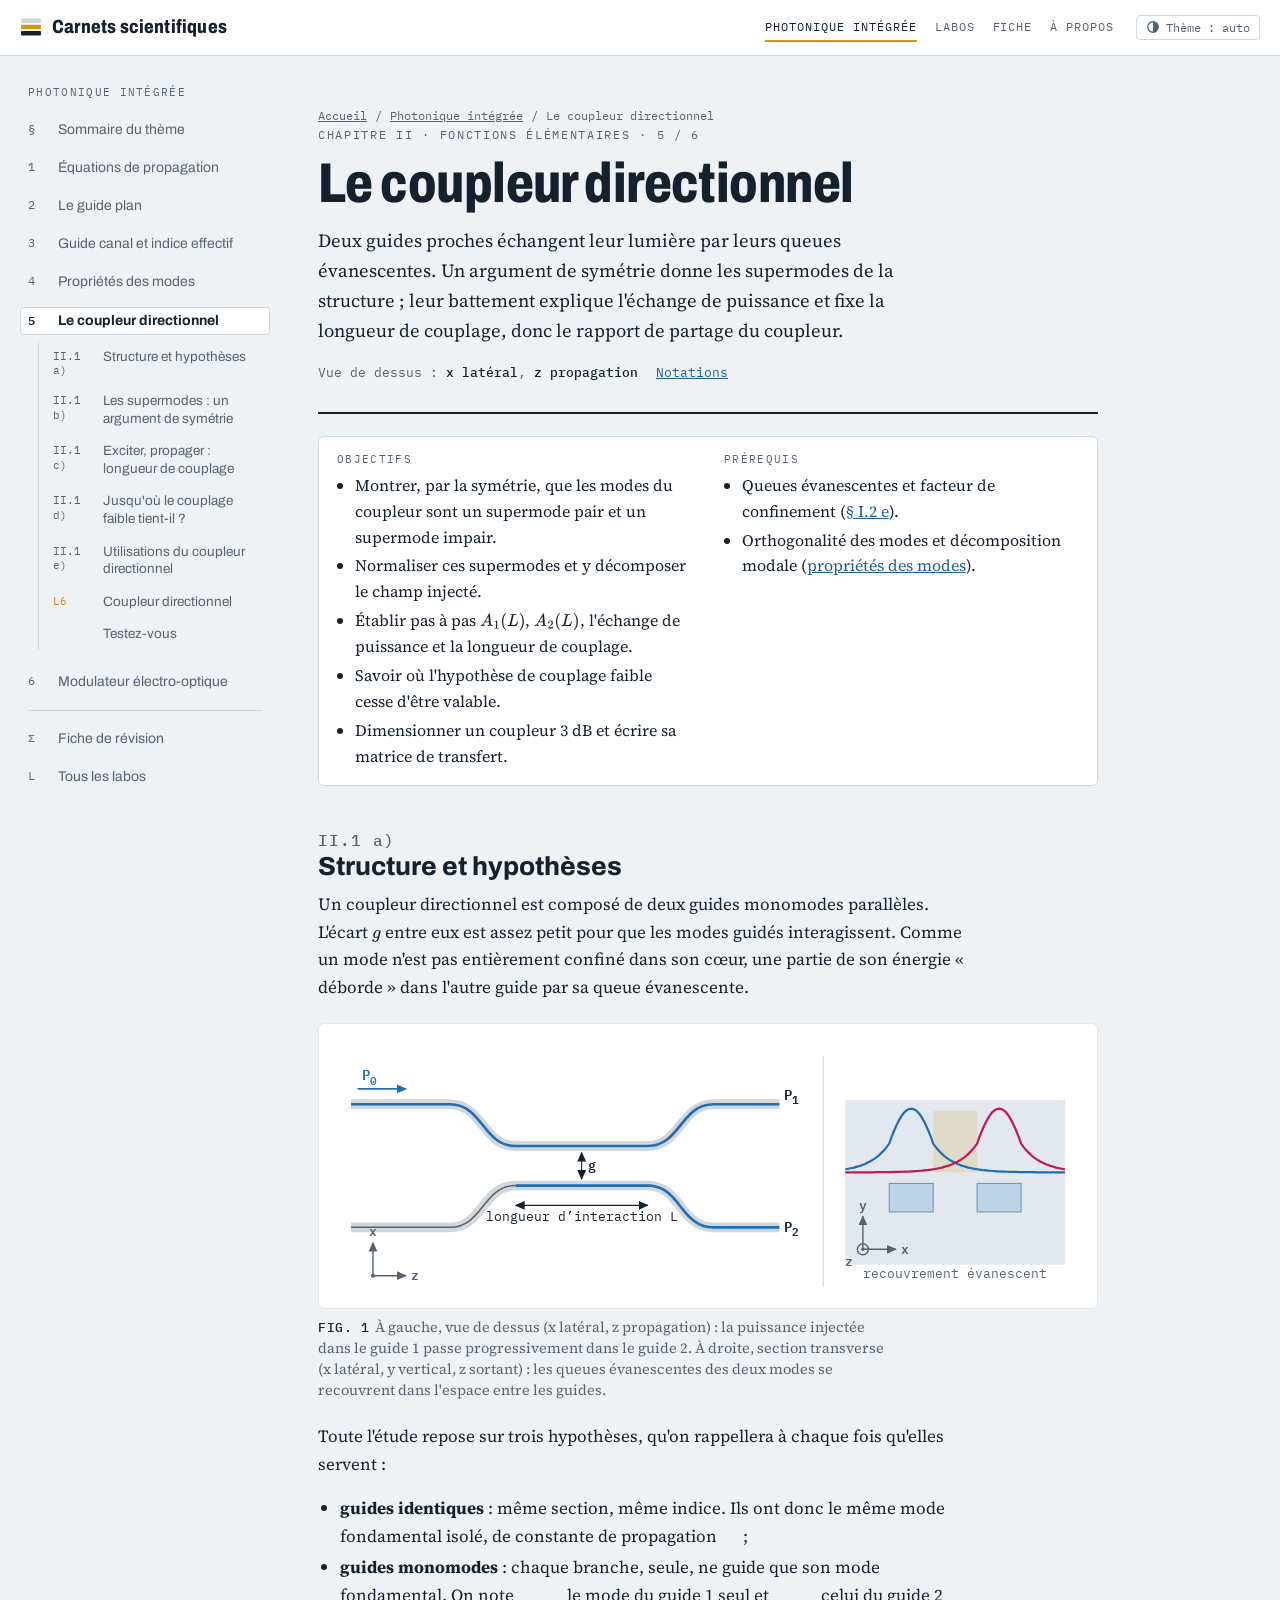
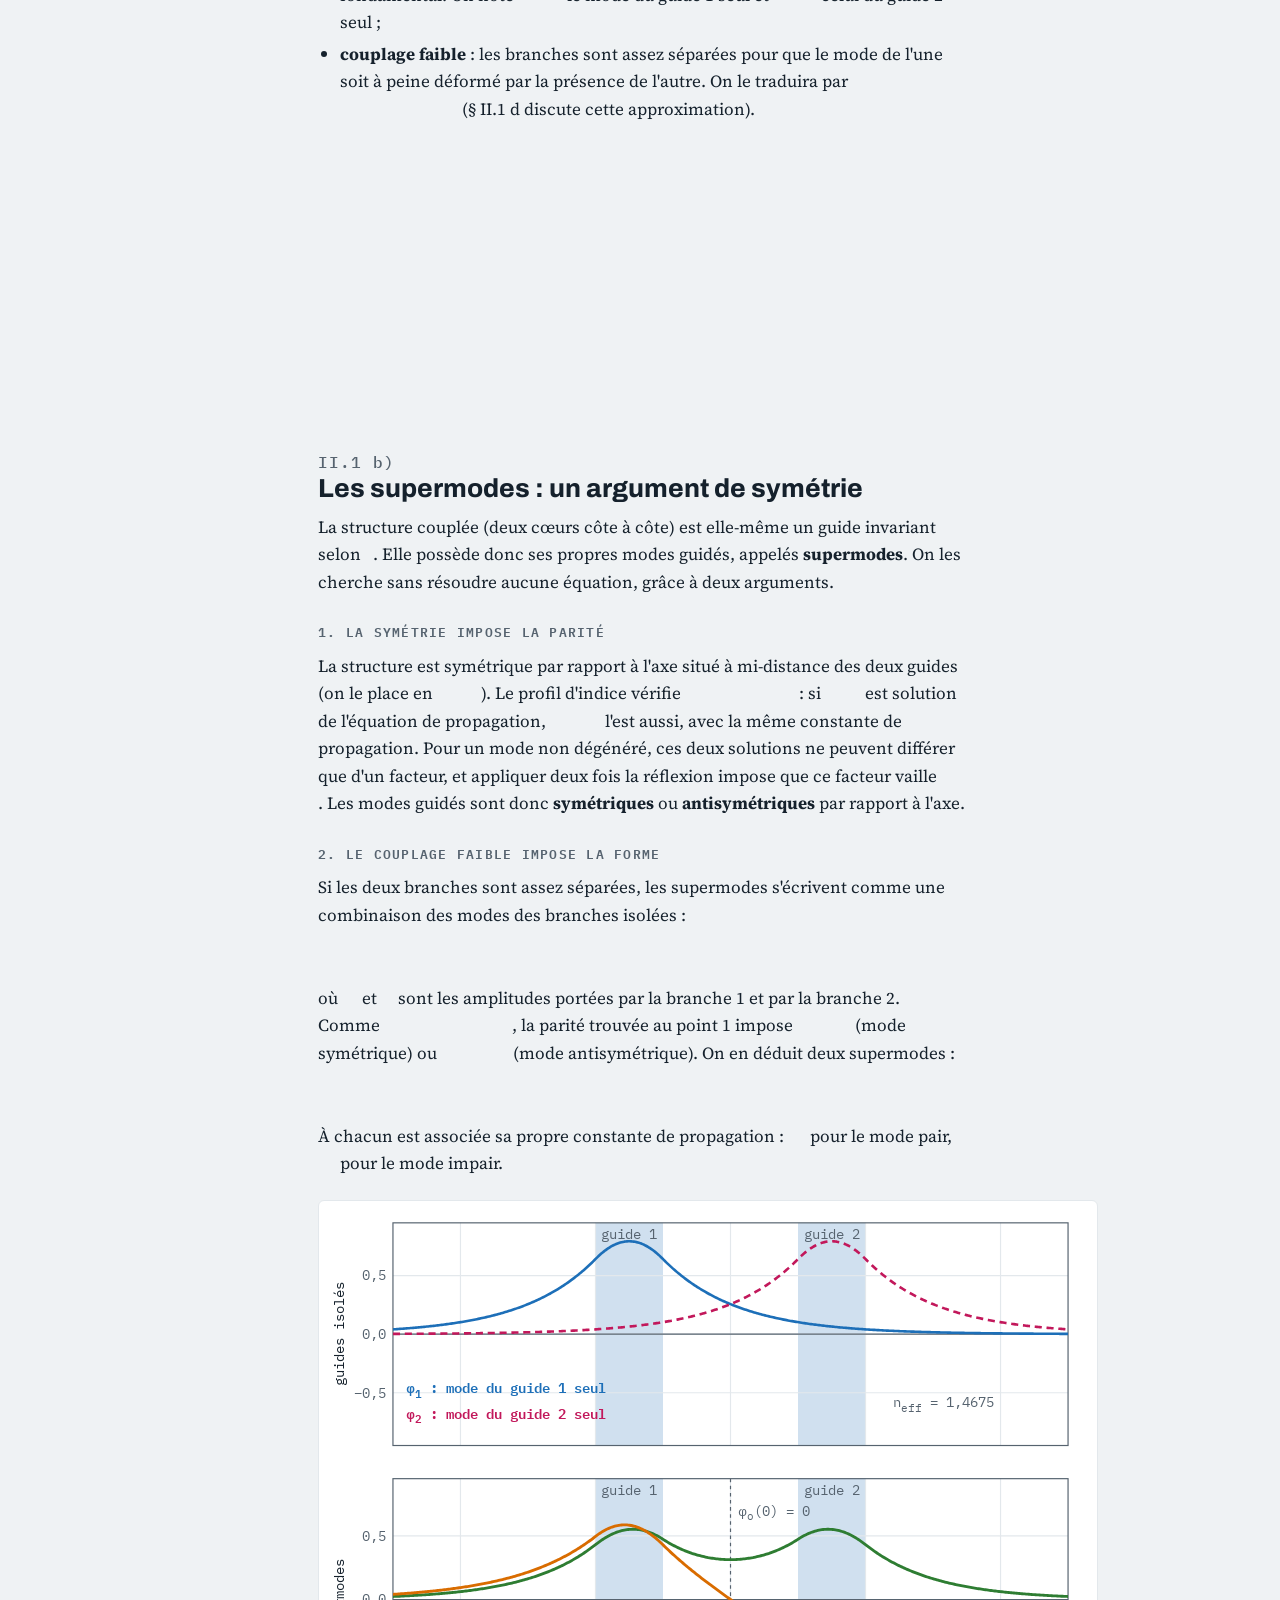
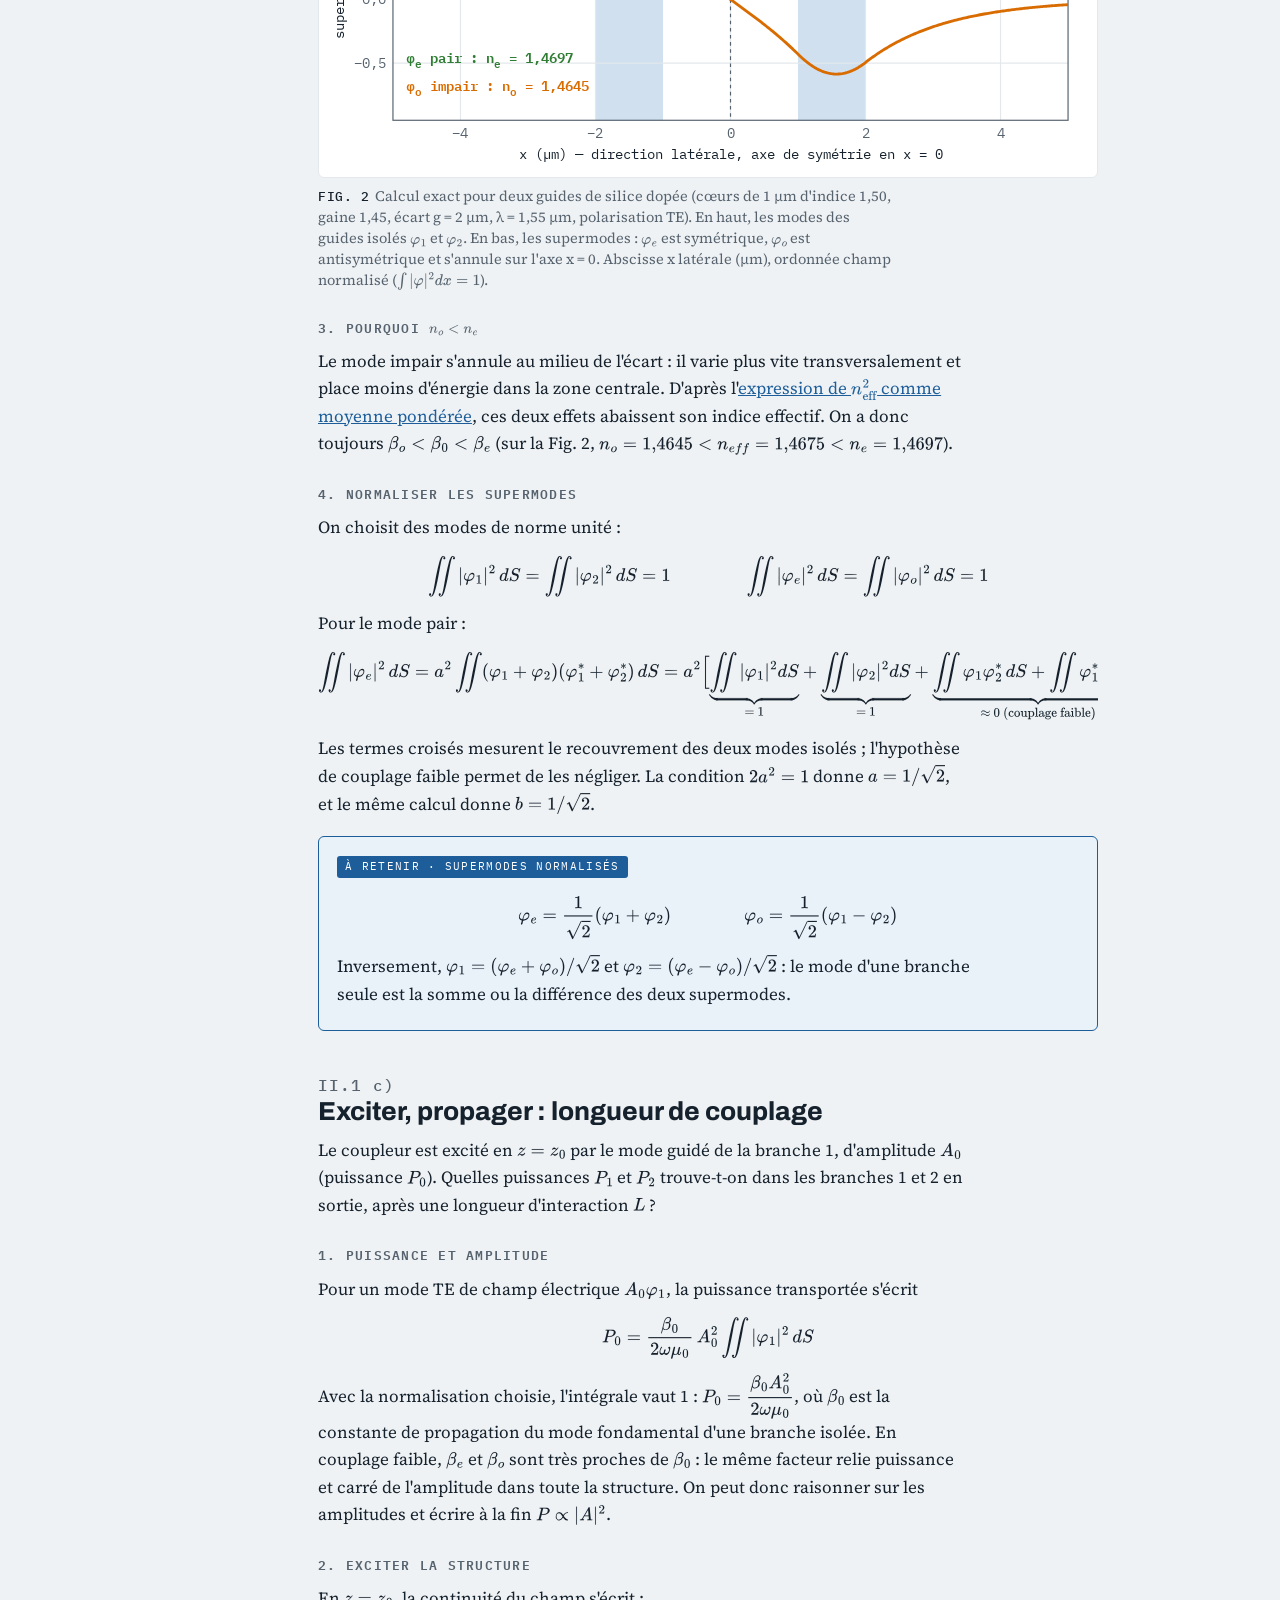
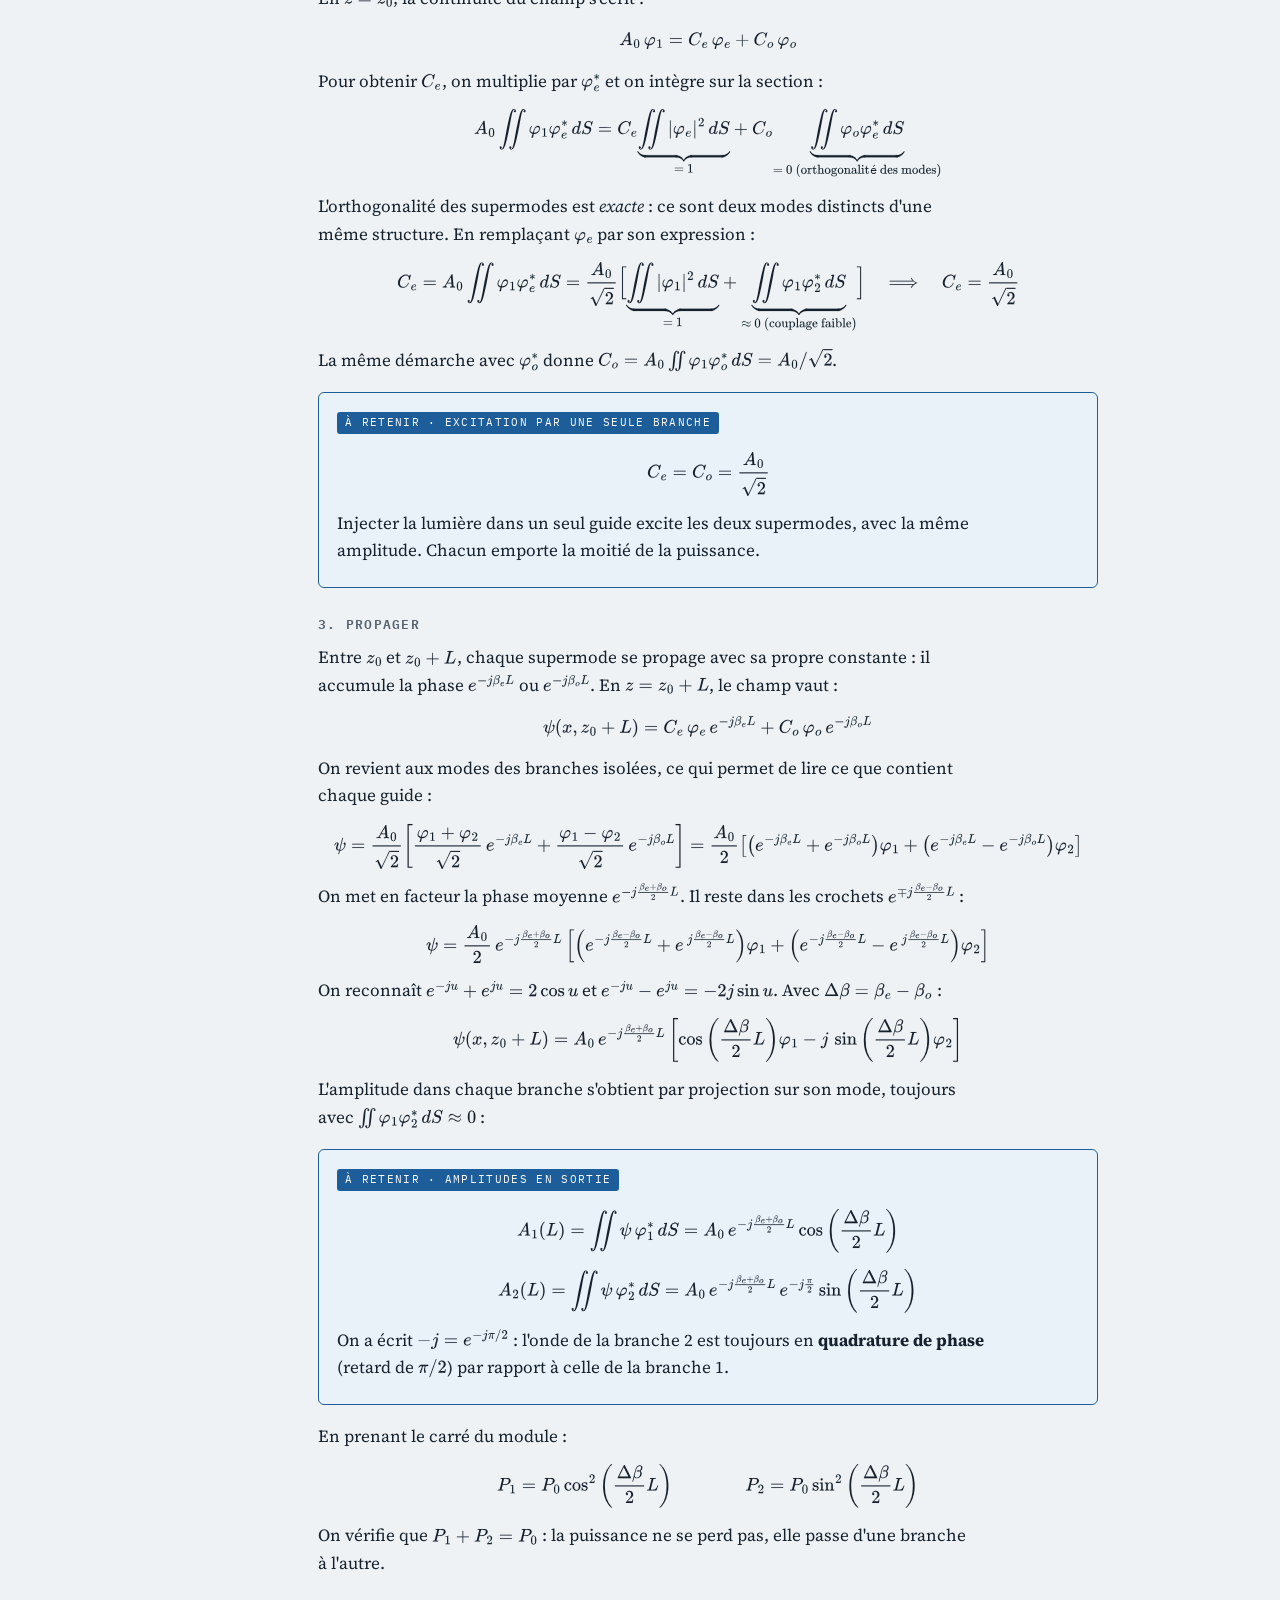
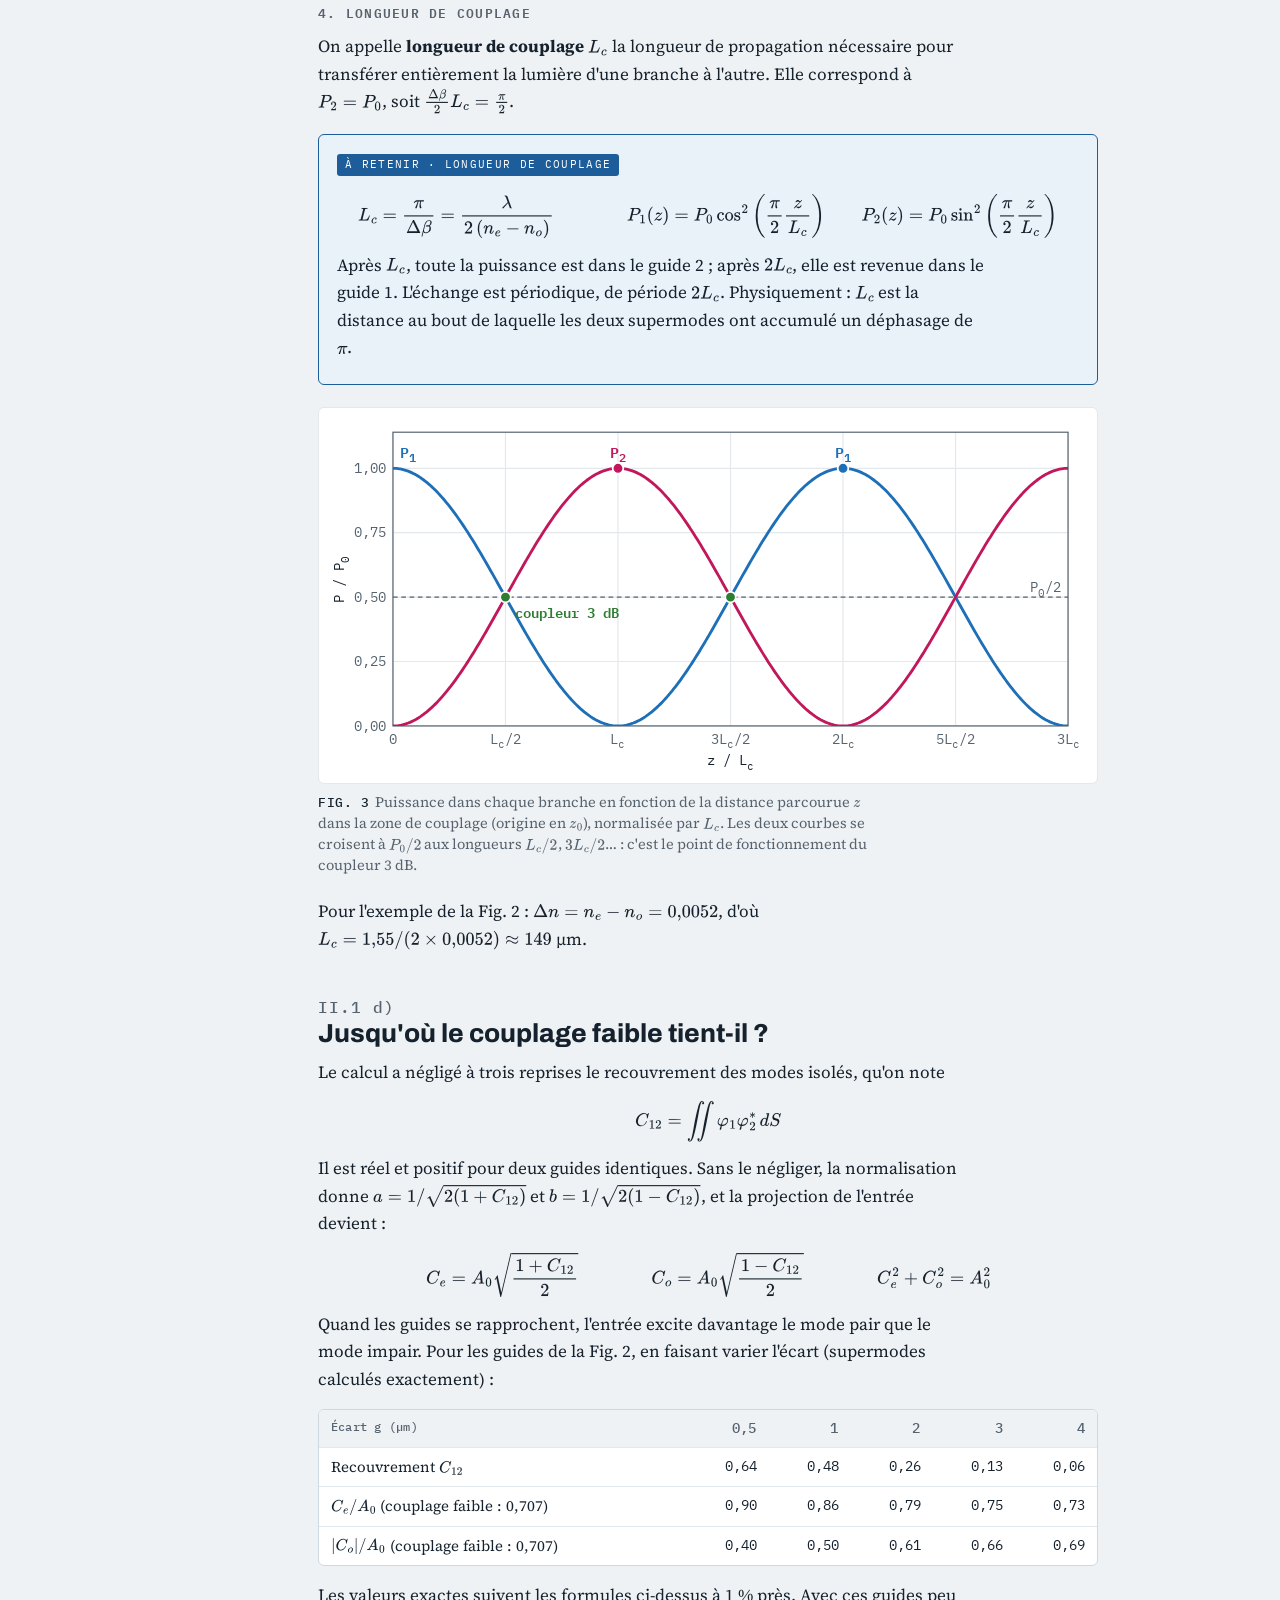
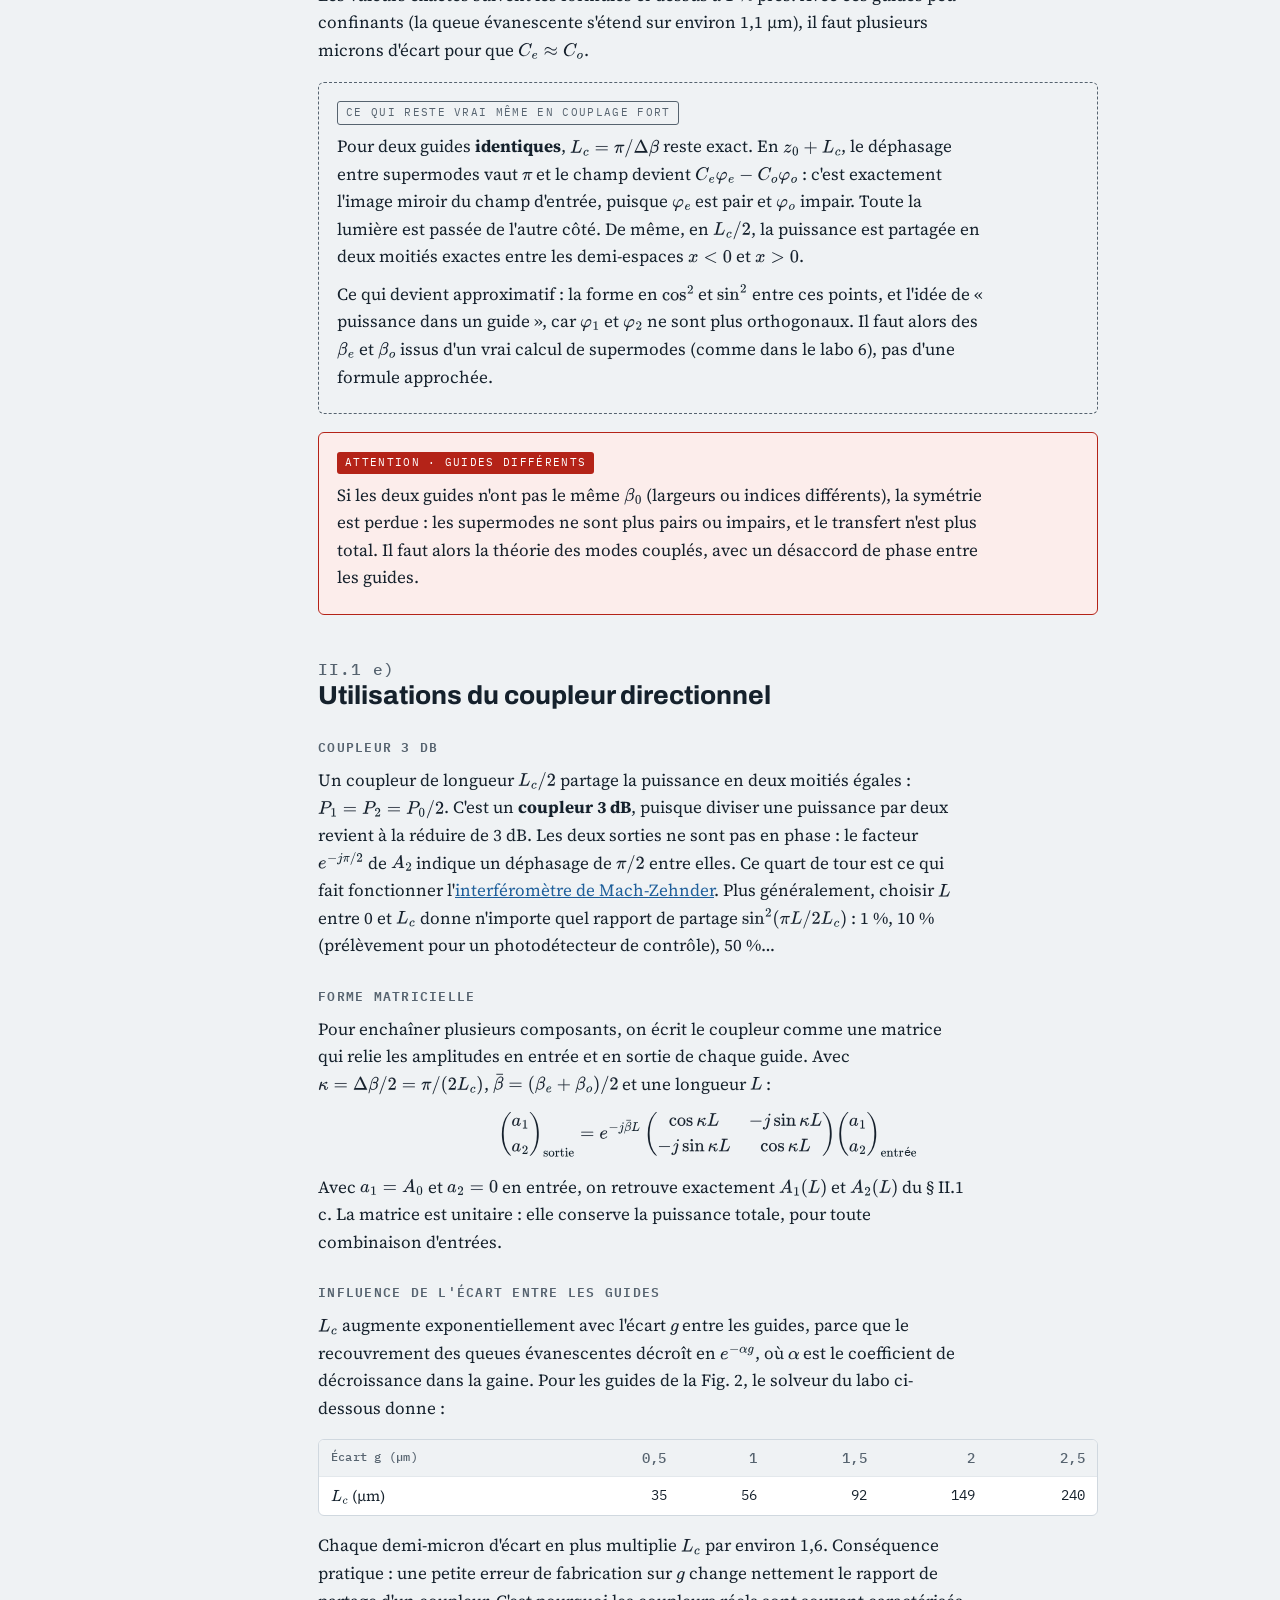
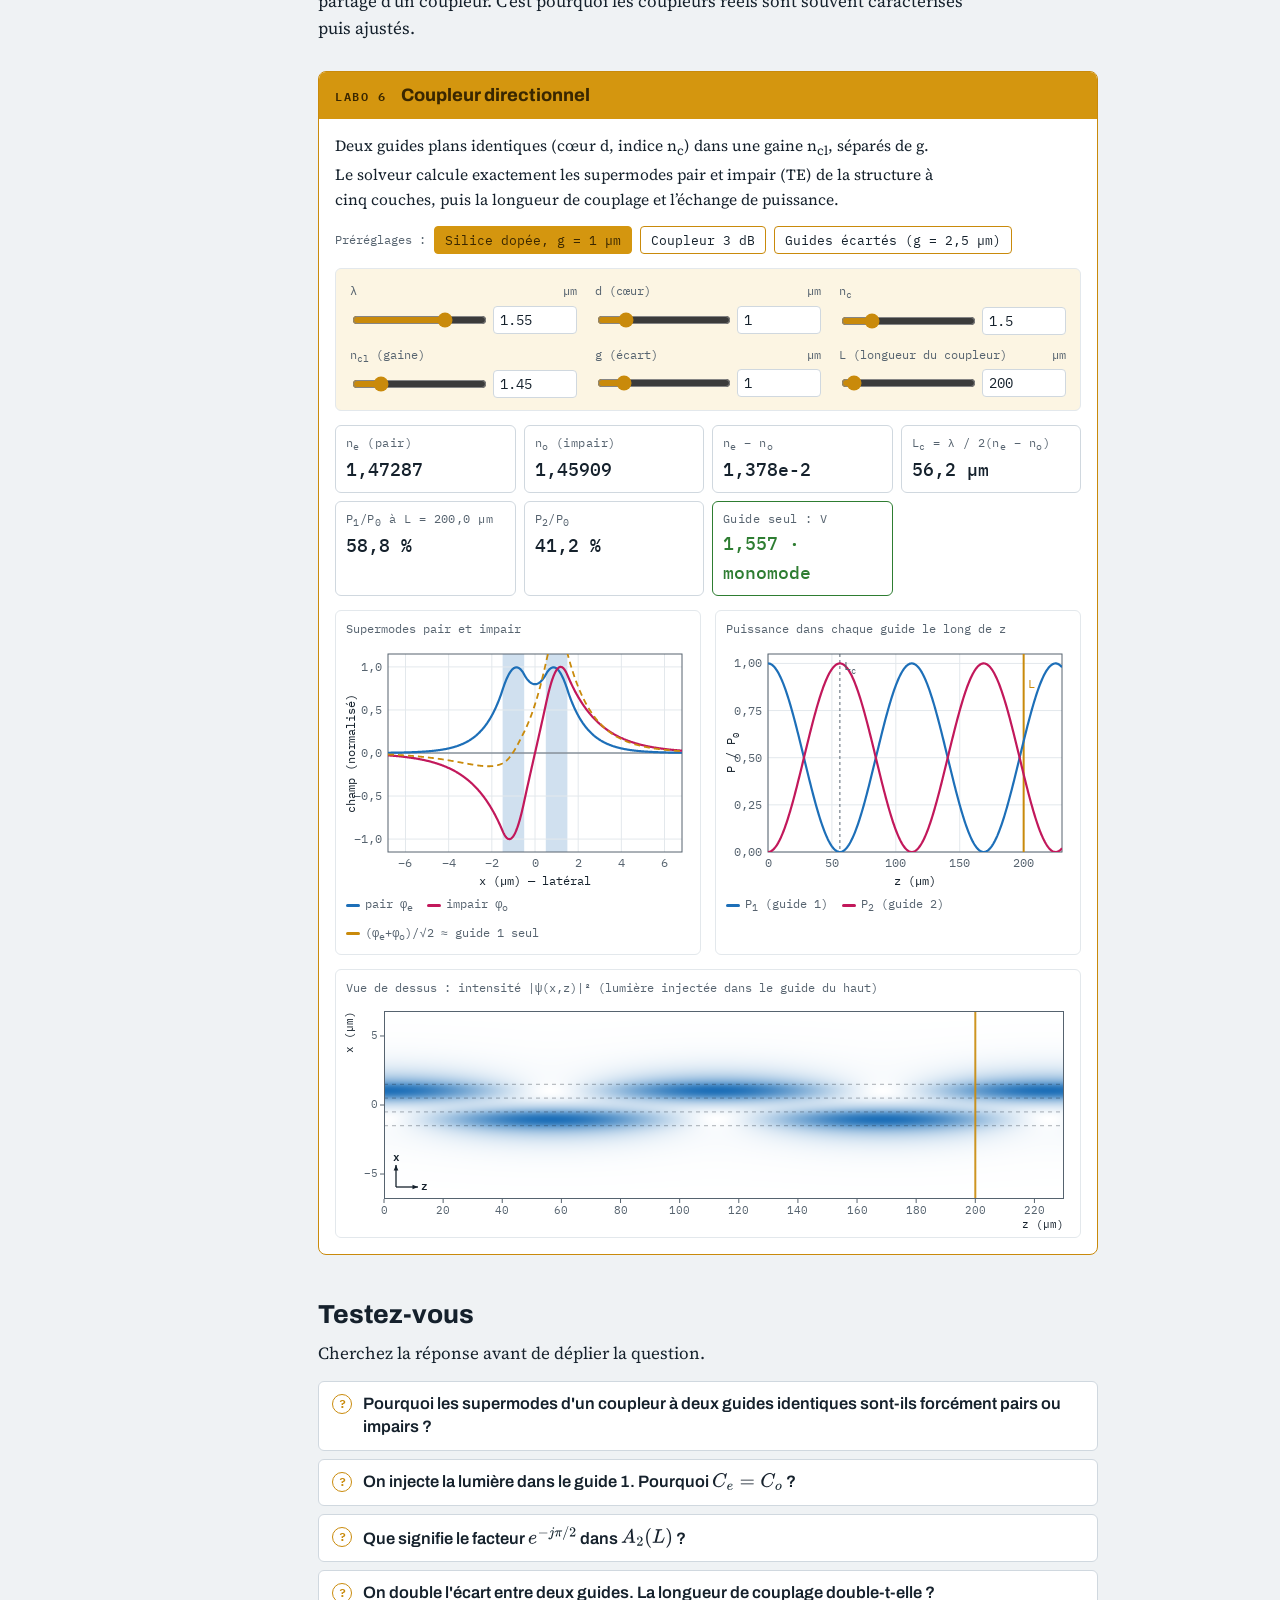
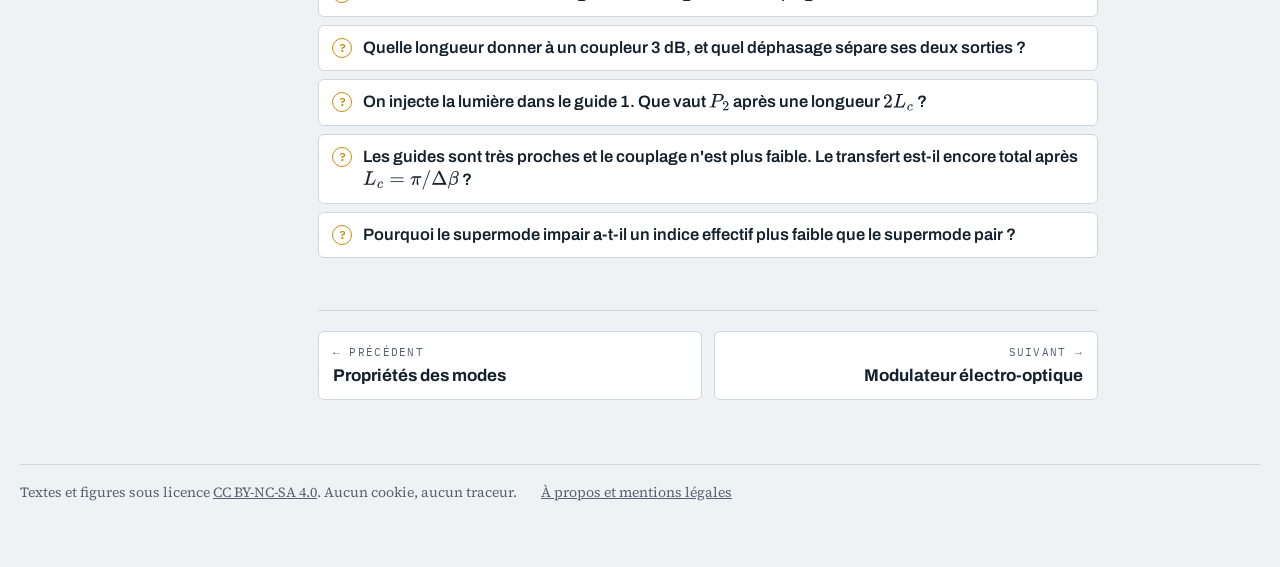
==== commit e1f29601: "Add files via upload" ====
--- a/photonique-integree/coupleur-directionnel.html
+++ b/photonique-integree/coupleur-directionnel.html
@@ -5,9 +5,9 @@
 <meta name="viewport" content="width=device-width,initial-scale=1,viewport-fit=cover">
 <title>Le coupleur directionnel : supermodes et longueur de couplage · Photonique intégrée</title>
 <meta name="claude:viewport-fit-sides" content="cover">
-<meta name="description" content="Coupleur directionnel en optique intégrée : supermodes pair et impair, échange de puissance, longueur de couplage, coupleur 3 dB et matrice de transfert, avec simulateur.">
+<meta name="description" content="Coupleur directionnel en optique intégrée : supermodes pair et impair par symétrie, normalisation, excitation, calcul pas à pas de l&#x27;échange de puissance, longueur de couplage, limites du couplage faible, coupleur 3 dB, avec simulateur.">
 <meta property="og:title" content="Le coupleur directionnel : supermodes et longueur de couplage · Photonique intégrée">
-<meta property="og:description" content="Coupleur directionnel en optique intégrée : supermodes pair et impair, échange de puissance, longueur de couplage, coupleur 3 dB et matrice de transfert, avec simulateur.">
+<meta property="og:description" content="Coupleur directionnel en optique intégrée : supermodes pair et impair par symétrie, normalisation, excitation, calcul pas à pas de l&#x27;échange de puissance, longueur de couplage, limites du couplage faible, coupleur 3 dB, avec simulateur.">
 <meta property="og:type" content="article">
 <meta property="og:locale" content="fr_FR">
 <meta property="og:site_name" content="Carnets scientifiques">
@@ -60,61 +60,153 @@
   <nav class="crumbs" aria-label="Fil d'Ariane"><a href="../index.html">Accueil</a><span aria-hidden="true">/</span><a href="index.html">Photonique intégrée</a><span aria-hidden="true">/</span><span>Le coupleur directionnel</span></nav>
   <div class="eyebrow">Chapitre II · Fonctions élémentaires · 5 / 6</div>
   <h1>Le coupleur directionnel</h1>
-  <p class="lede">Deux guides proches échangent leur lumière par leurs queues évanescentes. Les supermodes expliquent cet échange et donnent la longueur de couplage, qui fixe le rapport de partage du coupleur.</p>
+  <p class="lede">Deux guides proches échangent leur lumière par leurs queues évanescentes. Un argument de symétrie donne les supermodes de la structure ; leur battement explique l'échange de puissance et fixe la longueur de couplage, donc le rapport de partage du coupleur.</p>
   <div class="meta"><span>Vue de dessus : <b>x latéral</b>, <b>z propagation</b></span><a href="index.html#notations">Notations</a></div>
   <details class="toc-m"><summary>Dans cette page</summary><ol id="toc-list-m"></ol></details>
 </header>
-<div class="goals"><div><p class="gh">Objectifs</p><ul><li>Décrire un coupleur avec ses supermodes pair et impair.</li><li>Établir l'échange de puissance et la longueur de couplage.</li><li>Dimensionner un coupleur 3 dB et écrire sa matrice de transfert.</li></ul></div><div><p class="gh">Prérequis</p><ul><li>Queues évanescentes et facteur de confinement (<a href="guide-plan.html#s-1-2e">§ I.2 e</a>).</li><li>Décomposition sur les modes (<a href="proprietes-des-modes.html">propriétés des modes</a>).</li></ul></div></div>
-
-<h2 id="s-2-1a"><span class="num">II.1 a)</span>Structure et intuition</h2>
-<p>Un coupleur directionnel est composé de deux guides monomodes identiques et parallèles. La séparation entre eux est assez petite pour permettre une interaction entre les modes guidés. Comme les modes ne sont pas entièrement confinés dans le cœur, une partie de leur énergie peut « fuir » dans l'autre guide par l'intermédiaire de la queue évanescente.</p>
+<div class="goals"><div><p class="gh">Objectifs</p><ul><li>Montrer, par la symétrie, que les modes du coupleur sont un supermode pair et un supermode impair.</li><li>Normaliser ces supermodes et y décomposer le champ injecté.</li><li>Établir pas à pas $A_1(L)$, $A_2(L)$, l'échange de puissance et la longueur de couplage.</li><li>Savoir où l'hypothèse de couplage faible cesse d'être valable.</li><li>Dimensionner un coupleur 3 dB et écrire sa matrice de transfert.</li></ul></div><div><p class="gh">Prérequis</p><ul><li>Queues évanescentes et facteur de confinement (<a href="guide-plan.html#s-1-2e">§ I.2 e</a>).</li><li>Orthogonalité des modes et décomposition modale (<a href="proprietes-des-modes.html">propriétés des modes</a>).</li></ul></div></div>
+
+<h2 id="s-2-1a"><span class="num">II.1 a)</span>Structure et hypothèses</h2>
+<p>Un coupleur directionnel est composé de deux guides monomodes parallèles. L'écart $g$ entre eux est assez petit pour que les modes guidés interagissent. Comme un mode n'est pas entièrement confiné dans son cœur, une partie de son énergie « déborde » dans l'autre guide par sa queue évanescente.</p>
 <figure>
   <div class="fig-scroll" id="fig-coupler"></div>
-  <figcaption><b>FIG. 1</b>À gauche, vue de dessus (x latéral, z propagation) : la puissance injectée dans le guide 1 passe progressivement dans le guide 2. À droite, section transverse (x latéral, y vertical) : les queues évanescentes des deux modes se recouvrent dans l'espace entre les guides.</figcaption>
+  <figcaption><b>FIG. 1</b>À gauche, vue de dessus (x latéral, z propagation) : la puissance injectée dans le guide 1 passe progressivement dans le guide 2. À droite, section transverse (x latéral, y vertical, z sortant) : les queues évanescentes des deux modes se recouvrent dans l'espace entre les guides.</figcaption>
 </figure>
+<p>Toute l'étude repose sur trois hypothèses, qu'on rappellera à chaque fois qu'elles servent :</p>
+<ul>
+  <li><strong>guides identiques</strong> : même section, même indice. Ils ont donc le même mode fondamental isolé, de constante de propagation $\beta_0$ ;</li>
+  <li><strong>guides monomodes</strong> : chaque branche, seule, ne guide que son mode fondamental. On note $\varphi_1(x)$ le mode du guide 1 seul et $\varphi_2(x)$ celui du guide 2 seul ;</li>
+  <li><strong>couplage faible</strong> : les branches sont assez séparées pour que le mode de l'une soit à peine déformé par la présence de l'autre. On le traduira par $\iint \varphi_1\varphi_2^*\,dS \approx 0$ (§ II.1 d discute cette approximation).</li>
+</ul>
 <div class="box intu">
   <span class="tag">Analogie · deux pendules couplés</span>
   <p>Deux pendules identiques reliés par un ressort faible ont deux façons « propres » d'osciller : ensemble, en phase, ou l'un contre l'autre, en opposition. Ces deux mouvements ont des fréquences légèrement différentes. Si l'on lance un seul pendule, on excite en réalité les deux mouvements à la fois ; leur décalage progressif fait passer toute l'énergie dans le second pendule, puis la ramène. Le coupleur fait exactement la même chose, avec $z$ à la place du temps et les supermodes à la place des deux mouvements propres.</p>
 </div>
 
-<h2 id="s-2-1b"><span class="num">II.1 b)</span>Les supermodes</h2>
-<p>La structure couplée (deux cœurs côte à côte) est elle-même un guide, invariant selon $z$. Elle possède donc ses propres modes, appelés <strong>supermodes</strong> :</p>
-<ul>
-  <li>un mode <strong>pair</strong> $\varphi_e$ (de l'anglais <em>even</em>), d'indice effectif $n_e$ : les deux lobes sont en phase ;</li>
-  <li>un mode <strong>impair</strong> $\varphi_o$ (<em>odd</em>), d'indice effectif $n_o$ : les deux lobes sont en opposition de phase.</li>
-</ul>
-<p>On a toujours $n_o \lt n_e$. Le mode impair s'annule au milieu de l'écart entre les guides : il varie plus vite transversalement et place moins d'énergie dans la zone centrale. D'après l'<a href="guide-plan.html#s-1-2b">expression de $\neff^2$ comme moyenne pondérée</a>, ces deux effets abaissent son indice effectif.</p>
-<div class="box key">
-  <span class="tag">À retenir · modes des guides isolés et supermodes</span>
-  <p>Avec des supermodes normalisés, le mode du guide 1 seul et celui du guide 2 seul s'écrivent :</p>
-  $$\varphi_1 \approx \frac{\varphi_e + \varphi_o}{\sqrt2} \qquad\qquad \varphi_2 \approx \frac{\varphi_e - \varphi_o}{\sqrt2}$$
-  <p>Le signe ≈ rappelle que cette décomposition suppose un couplage faible : les guides ne doivent pas être trop proches, sinon chaque mode isolé est trop déformé par son voisin.</p>
-</div>
-
-<h2 id="s-2-1c"><span class="num">II.1 c)</span>Échange de puissance et longueur de couplage</h2>
-<p>On injecte une puissance $P_0$ dans le guide 1 en $z = 0$. Le champ d'entrée $\varphi_1$ se décompose en ses deux supermodes, qui se propagent chacun avec sa propre constante de propagation :</p>
-$$\psi(x,z) = \frac{1}{\sqrt2}\left(\varphi_e\,e^{-j\beta_ez} + \varphi_o\,e^{-j\beta_oz}\right)$$
-<p>On pose $\bar\beta = (\beta_e + \beta_o)/2$ et $\Delta\beta = \beta_e - \beta_o$, on met en facteur la phase moyenne $e^{-j\bar\beta z}$, puis on revient aux modes des guides isolés avec les relations ci-dessus :</p>
-$$\psi(x,z) = e^{-j\bar\beta z}\left[\varphi_1\cos\left(\frac{\Delta\beta\,z}{2}\right) - j\,\varphi_2\sin\left(\frac{\Delta\beta\,z}{2}\right)\right]$$
-<p>La puissance dans chaque guide est le carré du module de son amplitude :</p>
-$$P_1(z) = P_0\cos^2\left(\frac{\Delta\beta\,z}{2}\right) \qquad\qquad P_2(z) = P_0\sin^2\left(\frac{\Delta\beta\,z}{2}\right)$$
-<p>avec $\Delta\beta = \frac{2\pi}{\lambda}(n_e - n_o)$. Les deux supermodes se déphasent au fil de la propagation ; quand leur déphasage atteint $\pi$, toute la puissance est dans le guide 2.</p>
+<h2 id="s-2-1b"><span class="num">II.1 b)</span>Les supermodes : un argument de symétrie</h2>
+<p>La structure couplée (deux cœurs côte à côte) est elle-même un guide invariant selon $z$. Elle possède donc ses propres modes guidés, appelés <strong>supermodes</strong>. On les cherche sans résoudre aucune équation, grâce à deux arguments.</p>
+
+<h3>1. La symétrie impose la parité</h3>
+<p>La structure est symétrique par rapport à l'axe situé à mi-distance des deux guides (on le place en $x = 0$). Le profil d'indice vérifie $n(-x) = n(x)$ : si $\varphi(x)$ est solution de l'équation de propagation, $\varphi(-x)$ l'est aussi, avec la même constante de propagation. Pour un mode non dégénéré, ces deux solutions ne peuvent différer que d'un facteur, et appliquer deux fois la réflexion impose que ce facteur vaille $\pm 1$. Les modes guidés sont donc <strong>symétriques</strong> ou <strong>antisymétriques</strong> par rapport à l'axe.</p>
+
+<h3>2. Le couplage faible impose la forme</h3>
+<p>Si les deux branches sont assez séparées, les supermodes s'écrivent comme une combinaison des modes des branches isolées :</p>
+$$\varphi_i(x) = a_i\,\varphi_1(x) + b_i\,\varphi_2(x)$$
+<p>où $a_i$ et $b_i$ sont les amplitudes portées par la branche 1 et par la branche 2. Comme $\varphi_2(x) = \varphi_1(-x)$, la parité trouvée au point 1 impose $a_i = b_i$ (mode symétrique) ou $a_i = -b_i$ (mode antisymétrique). On en déduit deux supermodes :</p>
+$$\varphi_e = a\,(\varphi_1 + \varphi_2) \quad\text{le mode pair} \qquad\qquad \varphi_o = b\,(\varphi_1 - \varphi_2) \quad\text{le mode impair}$$
+<p>À chacun est associée sa propre constante de propagation : $\beta_e$ pour le mode pair, $\beta_o$ pour le mode impair.</p>
+<figure>
+  <div class="fig-scroll" id="fig-dc-modes"></div>
+  <figcaption><b>FIG. 2</b>Calcul exact pour deux guides de silice dopée (cœurs de 1 µm d'indice 1,50, gaine 1,45, écart g = 2 µm, λ = 1,55 µm, polarisation TE). En haut, les modes des guides isolés $\varphi_1$ et $\varphi_2$. En bas, les supermodes : $\varphi_e$ est symétrique, $\varphi_o$ est antisymétrique et s'annule sur l'axe x = 0. Abscisse x latérale (µm), ordonnée champ normalisé ($\int|\varphi|^2dx = 1$).</figcaption>
+</figure>
+
+<h3>3. Pourquoi $n_o \lt n_e$</h3>
+<p>Le mode impair s'annule au milieu de l'écart : il varie plus vite transversalement et place moins d'énergie dans la zone centrale. D'après l'<a href="guide-plan.html#s-1-2b">expression de $\neff^2$ comme moyenne pondérée</a>, ces deux effets abaissent son indice effectif. On a donc toujours $\beta_o \lt \beta_0 \lt \beta_e$ (sur la Fig. 2, $n_o = 1{,}4645 \lt n_{eff} = 1{,}4675 \lt n_e = 1{,}4697$).</p>
+
+<h3>4. Normaliser les supermodes</h3>
+<p>On choisit des modes de norme unité :</p>
+$$\iint|\varphi_1|^2\,dS = \iint|\varphi_2|^2\,dS = 1 \qquad\qquad \iint|\varphi_e|^2\,dS = \iint|\varphi_o|^2\,dS = 1$$
+<p>Pour le mode pair :</p>
+$$\iint|\varphi_e|^2\,dS = a^2\iint(\varphi_1+\varphi_2)(\varphi_1^*+\varphi_2^*)\,dS = a^2\Big[\underbrace{\iint|\varphi_1|^2dS}_{=\,1} + \underbrace{\iint|\varphi_2|^2dS}_{=\,1} + \underbrace{\iint\varphi_1\varphi_2^*\,dS + \iint\varphi_1^*\varphi_2\,dS}_{\approx\,0\ \text{(couplage faible)}}\Big] = 2a^2$$
+<p>Les termes croisés mesurent le recouvrement des deux modes isolés ; l'hypothèse de couplage faible permet de les négliger. La condition $2a^2 = 1$ donne $a = 1/\sqrt2$, et le même calcul donne $b = 1/\sqrt2$.</p>
+<div class="box key">
+  <span class="tag">À retenir · supermodes normalisés</span>
+  $$\varphi_e = \frac{1}{\sqrt2}\left(\varphi_1 + \varphi_2\right) \qquad\qquad \varphi_o = \frac{1}{\sqrt2}\left(\varphi_1 - \varphi_2\right)$$
+  <p>Inversement, $\varphi_1 = (\varphi_e + \varphi_o)/\sqrt2$ et $\varphi_2 = (\varphi_e - \varphi_o)/\sqrt2$ : le mode d'une branche seule est la somme ou la différence des deux supermodes.</p>
+</div>
+
+<h2 id="s-2-1c"><span class="num">II.1 c)</span>Exciter, propager : longueur de couplage</h2>
+<p>Le coupleur est excité en $z = z_0$ par le mode guidé de la branche 1, d'amplitude $A_0$ (puissance $P_0$). Quelles puissances $P_1$ et $P_2$ trouve-t-on dans les branches 1 et 2 en sortie, après une longueur d'interaction $L$ ?</p>
+
+<h3>1. Puissance et amplitude</h3>
+<p>Pour un mode TE de champ électrique $A_0\varphi_1$, la puissance transportée s'écrit</p>
+$$P_0 = \frac{\beta_0}{2\omega\mu_0}\,A_0^2\iint|\varphi_1|^2\,dS$$
+<p>Avec la normalisation choisie, l'intégrale vaut 1 : $P_0 = \dfrac{\beta_0 A_0^2}{2\omega\mu_0}$, où $\beta_0$ est la constante de propagation du mode fondamental d'une branche isolée. En couplage faible, $\beta_e$ et $\beta_o$ sont très proches de $\beta_0$ : le même facteur relie puissance et carré de l'amplitude dans toute la structure. On peut donc raisonner sur les amplitudes et écrire à la fin $P \propto |A|^2$.</p>
+
+<h3>2. Exciter la structure</h3>
+<p>En $z = z_0$, la continuité du champ s'écrit :</p>
+$$A_0\,\varphi_1 = C_e\,\varphi_e + C_o\,\varphi_o$$
+<p>Pour obtenir $C_e$, on multiplie par $\varphi_e^*$ et on intègre sur la section :</p>
+$$A_0\iint\varphi_1\varphi_e^*\,dS = C_e\underbrace{\iint|\varphi_e|^2\,dS}_{=\,1} + C_o\underbrace{\iint\varphi_o\varphi_e^*\,dS}_{=\,0\ \text{(orthogonalité des modes)}}$$
+<p>L'orthogonalité des supermodes est <em>exacte</em> : ce sont deux modes distincts d'une même structure. En remplaçant $\varphi_e$ par son expression :</p>
+$$C_e = A_0\iint\varphi_1\varphi_e^*\,dS = \frac{A_0}{\sqrt2}\Big[\underbrace{\iint|\varphi_1|^2\,dS}_{=\,1} + \underbrace{\iint\varphi_1\varphi_2^*\,dS}_{\approx\,0\ \text{(couplage faible)}}\Big] \quad\Longrightarrow\quad C_e = \frac{A_0}{\sqrt2}$$
+<p>La même démarche avec $\varphi_o^*$ donne $C_o = A_0\iint\varphi_1\varphi_o^*\,dS = A_0/\sqrt2$.</p>
+<div class="box key">
+  <span class="tag">À retenir · excitation par une seule branche</span>
+  $$C_e = C_o = \frac{A_0}{\sqrt2}$$
+  <p>Injecter la lumière dans un seul guide excite les deux supermodes, avec la même amplitude. Chacun emporte la moitié de la puissance.</p>
+</div>
+
+<h3>3. Propager</h3>
+<p>Entre $z_0$ et $z_0 + L$, chaque supermode se propage avec sa propre constante : il accumule la phase $e^{-j\beta_eL}$ ou $e^{-j\beta_oL}$. En $z = z_0 + L$, le champ vaut :</p>
+$$\psi(x, z_0+L) = C_e\,\varphi_e\,e^{-j\beta_eL} + C_o\,\varphi_o\,e^{-j\beta_oL}$$
+<p>On revient aux modes des branches isolées, ce qui permet de lire ce que contient chaque guide :</p>
+$$\psi = \frac{A_0}{\sqrt2}\left[\frac{\varphi_1+\varphi_2}{\sqrt2}\,e^{-j\beta_eL} + \frac{\varphi_1-\varphi_2}{\sqrt2}\,e^{-j\beta_oL}\right] = \frac{A_0}{2}\left[\left(e^{-j\beta_eL}+e^{-j\beta_oL}\right)\varphi_1 + \left(e^{-j\beta_eL}-e^{-j\beta_oL}\right)\varphi_2\right]$$
+<p>On met en facteur la phase moyenne $e^{-j\frac{\beta_e+\beta_o}{2}L}$. Il reste dans les crochets $e^{\mp j\frac{\beta_e-\beta_o}{2}L}$ :</p>
+$$\psi = \frac{A_0}{2}\,e^{-j\frac{\beta_e+\beta_o}{2}L}\left[\left(e^{-j\frac{\beta_e-\beta_o}{2}L} + e^{\,j\frac{\beta_e-\beta_o}{2}L}\right)\varphi_1 + \left(e^{-j\frac{\beta_e-\beta_o}{2}L} - e^{\,j\frac{\beta_e-\beta_o}{2}L}\right)\varphi_2\right]$$
+<p>On reconnaît $e^{-ju} + e^{ju} = 2\cos u$ et $e^{-ju} - e^{ju} = -2j\sin u$. Avec $\Delta\beta = \beta_e - \beta_o$ :</p>
+$$\psi(x, z_0+L) = A_0\,e^{-j\frac{\beta_e+\beta_o}{2}L}\left[\cos\left(\frac{\Delta\beta}{2}L\right)\varphi_1 - j\,\sin\left(\frac{\Delta\beta}{2}L\right)\varphi_2\right]$$
+<p>L'amplitude dans chaque branche s'obtient par projection sur son mode, toujours avec $\iint\varphi_1\varphi_2^*\,dS \approx 0$ :</p>
+<div class="box key">
+  <span class="tag">À retenir · amplitudes en sortie</span>
+  $$A_1(L) = \iint\psi\,\varphi_1^*\,dS = A_0\,e^{-j\frac{\beta_e+\beta_o}{2}L}\cos\left(\frac{\Delta\beta}{2}L\right)$$
+  $$A_2(L) = \iint\psi\,\varphi_2^*\,dS = A_0\,e^{-j\frac{\beta_e+\beta_o}{2}L}\,e^{-j\frac{\pi}{2}}\sin\left(\frac{\Delta\beta}{2}L\right)$$
+  <p>On a écrit $-j = e^{-j\pi/2}$ : l'onde de la branche 2 est toujours en <strong>quadrature de phase</strong> (retard de $\pi/2$) par rapport à celle de la branche 1.</p>
+</div>
+<p>En prenant le carré du module :</p>
+$$P_1 = P_0\cos^2\left(\frac{\Delta\beta}{2}L\right) \qquad\qquad P_2 = P_0\sin^2\left(\frac{\Delta\beta}{2}L\right)$$
+<p>On vérifie que $P_1 + P_2 = P_0$ : la puissance ne se perd pas, elle passe d'une branche à l'autre.</p>
+
+<h3>4. Longueur de couplage</h3>
+<p>On appelle <strong>longueur de couplage</strong> $L_c$ la longueur de propagation nécessaire pour transférer entièrement la lumière d'une branche à l'autre. Elle correspond à $P_2 = P_0$, soit $\frac{\Delta\beta}{2}L_c = \frac{\pi}{2}$.</p>
 <div class="box key">
   <span class="tag">À retenir · longueur de couplage</span>
-  $$L_c = \frac{\pi}{\Delta\beta} = \frac{\lambda}{2\left(n_e - n_o\right)}$$
-  <p>Après $L_c$, la puissance est entièrement passée dans le guide 2 ; après $2L_c$, elle est revenue dans le guide 1. L'échange est périodique, de période $2L_c$.</p>
-</div>
+  $$L_c = \frac{\pi}{\Delta\beta} = \frac{\lambda}{2\left(n_e - n_o\right)} \qquad\qquad P_1(z) = P_0\cos^2\left(\frac{\pi}{2}\frac{z}{L_c}\right) \qquad P_2(z) = P_0\sin^2\left(\frac{\pi}{2}\frac{z}{L_c}\right)$$
+  <p>Après $L_c$, toute la puissance est dans le guide 2 ; après $2L_c$, elle est revenue dans le guide 1. L'échange est périodique, de période $2L_c$. Physiquement : $L_c$ est la distance au bout de laquelle les deux supermodes ont accumulé un déphasage de $\pi$.</p>
+</div>
+<figure>
+  <div class="fig-scroll" id="fig-dc-power"></div>
+  <figcaption><b>FIG. 3</b>Puissance dans chaque branche en fonction de la distance parcourue $z$ dans la zone de couplage (origine en $z_0$), normalisée par $L_c$. Les deux courbes se croisent à $P_0/2$ aux longueurs $L_c/2$, $3L_c/2$… : c'est le point de fonctionnement du coupleur 3 dB.</figcaption>
+</figure>
+<p>Pour l'exemple de la Fig. 2 : $\Delta n = n_e - n_o = 0{,}0052$, d'où $L_c = 1{,}55/(2 \times 0{,}0052) \approx 149$ µm.</p>
+
+<h2 id="s-2-1d"><span class="num">II.1 d)</span>Jusqu'où le couplage faible tient-il ?</h2>
+<p>Le calcul a négligé à trois reprises le recouvrement des modes isolés, qu'on note</p>
+$$C_{12} = \iint\varphi_1\varphi_2^*\,dS$$
+<p>Il est réel et positif pour deux guides identiques. Sans le négliger, la normalisation donne $a = 1/\sqrt{2(1+C_{12})}$ et $b = 1/\sqrt{2(1-C_{12})}$, et la projection de l'entrée devient :</p>
+$$C_e = A_0\sqrt{\frac{1+C_{12}}{2}} \qquad\qquad C_o = A_0\sqrt{\frac{1-C_{12}}{2}} \qquad\qquad C_e^2 + C_o^2 = A_0^2$$
+<p>Quand les guides se rapprochent, l'entrée excite davantage le mode pair que le mode impair. Pour les guides de la Fig. 2, en faisant varier l'écart (supermodes calculés exactement) :</p>
+<div class="tbl"><table>
+  <thead><tr><th>Écart g (µm)</th><th class="num">0,5</th><th class="num">1</th><th class="num">2</th><th class="num">3</th><th class="num">4</th></tr></thead>
+  <tbody>
+    <tr><td>Recouvrement $C_{12}$</td><td class="num">0,64</td><td class="num">0,48</td><td class="num">0,26</td><td class="num">0,13</td><td class="num">0,06</td></tr>
+    <tr><td>$C_e/A_0$ (couplage faible : 0,707)</td><td class="num">0,90</td><td class="num">0,86</td><td class="num">0,79</td><td class="num">0,75</td><td class="num">0,73</td></tr>
+    <tr><td>$|C_o|/A_0$ (couplage faible : 0,707)</td><td class="num">0,40</td><td class="num">0,50</td><td class="num">0,61</td><td class="num">0,66</td><td class="num">0,69</td></tr>
+  </tbody>
+</table></div>
+<p>Les valeurs exactes suivent les formules ci-dessus à 1 % près. Avec ces guides peu confinants (la queue évanescente s'étend sur environ 1,1 µm), il faut plusieurs microns d'écart pour que $C_e \approx C_o$.</p>
+<div class="box intu">
+  <span class="tag">Ce qui reste vrai même en couplage fort</span>
+  <p>Pour deux guides <strong>identiques</strong>, $L_c = \pi/\Delta\beta$ reste exact. En $z_0 + L_c$, le déphasage entre supermodes vaut $\pi$ et le champ devient $C_e\varphi_e - C_o\varphi_o$ : c'est exactement l'image miroir du champ d'entrée, puisque $\varphi_e$ est pair et $\varphi_o$ impair. Toute la lumière est passée de l'autre côté. De même, en $L_c/2$, la puissance est partagée en deux moitiés exactes entre les demi-espaces $x \lt 0$ et $x \gt 0$.</p>
+  <p>Ce qui devient approximatif : la forme en $\cos^2$ et $\sin^2$ entre ces points, et l'idée de « puissance dans un guide », car $\varphi_1$ et $\varphi_2$ ne sont plus orthogonaux. Il faut alors des $\beta_e$ et $\beta_o$ issus d'un vrai calcul de supermodes (comme dans le labo 6), pas d'une formule approchée.</p>
+</div>
+<div class="box warn">
+  <span class="tag">Attention · guides différents</span>
+  <p>Si les deux guides n'ont pas le même $\beta_0$ (largeurs ou indices différents), la symétrie est perdue : les supermodes ne sont plus pairs ou impairs, et le transfert n'est plus total. Il faut alors la théorie des modes couplés, avec un désaccord de phase entre les guides.</p>
+</div>
+
+<h2 id="s-2-1e"><span class="num">II.1 e)</span>Utilisations du coupleur directionnel</h2>
 
 <h3>Coupleur 3 dB</h3>
-<p>Un coupleur de longueur $L_c/2$ partage la puissance en deux moitiés égales : c'est un <strong>coupleur 3 dB</strong> (diviser une puissance par deux, c'est la réduire de 3 dB). Les deux sorties ne sont pas en phase : le facteur $-j$ devant $\varphi_2$ indique un déphasage de $\pi/2$ entre elles. Ce quart de tour est ce qui fait fonctionner l'<a href="modulateur-electro-optique.html#s-td3-2">interféromètre de Mach-Zehnder</a>.</p>
+<p>Un coupleur de longueur $L_c/2$ partage la puissance en deux moitiés égales : $P_1 = P_2 = P_0/2$. C'est un <strong>coupleur 3 dB</strong>, puisque diviser une puissance par deux revient à la réduire de 3 dB. Les deux sorties ne sont pas en phase : le facteur $e^{-j\pi/2}$ de $A_2$ indique un déphasage de $\pi/2$ entre elles. Ce quart de tour est ce qui fait fonctionner l'<a href="modulateur-electro-optique.html#s-td3-2">interféromètre de Mach-Zehnder</a>. Plus généralement, choisir $L$ entre 0 et $L_c$ donne n'importe quel rapport de partage $\sin^2(\pi L/2L_c)$ : 1 %, 10 % (prélèvement pour un photodétecteur de contrôle), 50 %…</p>
 
 <h3>Forme matricielle</h3>
-<p>Pour enchaîner plusieurs composants, on écrit le coupleur comme une matrice qui relie les amplitudes en entrée et en sortie de chaque guide. Avec $\kappa = \Delta\beta/2 = \pi/(2L_c)$ et une longueur $L$ :</p>
+<p>Pour enchaîner plusieurs composants, on écrit le coupleur comme une matrice qui relie les amplitudes en entrée et en sortie de chaque guide. Avec $\kappa = \Delta\beta/2 = \pi/(2L_c)$, $\bar\beta = (\beta_e + \beta_o)/2$ et une longueur $L$ :</p>
 $$\begin{pmatrix}a_1\\a_2\end{pmatrix}_{\text{sortie}} = e^{-j\bar\beta L}\begin{pmatrix}\cos\kappa L & -j\sin\kappa L\\ -j\sin\kappa L & \cos\kappa L\end{pmatrix}\begin{pmatrix}a_1\\a_2\end{pmatrix}_{\text{entrée}}$$
-<p>Avec $a_1 = 1$ et $a_2 = 0$ en entrée, on retrouve $P_1 = \cos^2\kappa L$ et $P_2 = \sin^2\kappa L$.</p>
+<p>Avec $a_1 = A_0$ et $a_2 = 0$ en entrée, on retrouve exactement $A_1(L)$ et $A_2(L)$ du § II.1 c. La matrice est unitaire : elle conserve la puissance totale, pour toute combinaison d'entrées.</p>
 
 <h3>Influence de l'écart entre les guides</h3>
-<p>$L_c$ augmente exponentiellement avec l'écart $g$ entre les guides, parce que le recouvrement des queues évanescentes décroît en $e^{-\alpha g}$. Pour deux guides de silice dopée (cœur 1 µm d'indice 1,50 dans une gaine 1,45, λ = 1,55 µm), le solveur du labo ci-dessous donne :</p>
+<p>$L_c$ augmente exponentiellement avec l'écart $g$ entre les guides, parce que le recouvrement des queues évanescentes décroît en $e^{-\alpha g}$, où $\alpha$ est le coefficient de décroissance dans la gaine. Pour les guides de la Fig. 2, le solveur du labo ci-dessous donne :</p>
 <div class="tbl"><table>
   <thead><tr><th>Écart g (µm)</th><th class="num">0,5</th><th class="num">1</th><th class="num">1,5</th><th class="num">2</th><th class="num">2,5</th></tr></thead>
   <tbody><tr><td>$L_c$ (µm)</td><td class="num">35</td><td class="num">56</td><td class="num">92</td><td class="num">149</td><td class="num">240</td></tr></tbody>
@@ -129,9 +221,13 @@
 <h2 id="testez-vous">Testez-vous</h2>
 <p>Cherchez la réponse avant de déplier la question.</p>
 <div class="quiz">
+<details><summary>Pourquoi les supermodes d'un coupleur à deux guides identiques sont-ils forcément pairs ou impairs ?</summary><div class="ans"><p>Le profil d'indice est symétrique par rapport à l'axe entre les guides. Si $\varphi(x)$ est un mode, $\varphi(-x)$ en est un aussi, avec la même constante de propagation. Pour un mode non dégénéré, les deux ne diffèrent que d'un facteur $\pm 1$ : le mode est pair ou impair.</p></div></details>
+<details><summary>On injecte la lumière dans le guide 1. Pourquoi $C_e = C_o$ ?</summary><div class="ans"><p>Parce que $\varphi_1 = (\varphi_e + \varphi_o)/\sqrt2$ : le mode d'une seule branche est la demi-somme des deux supermodes. En projetant, et en négligeant le recouvrement $\iint\varphi_1\varphi_2^*\,dS$, on trouve $C_e = C_o = A_0/\sqrt2$.</p></div></details>
+<details><summary>Que signifie le facteur $e^{-j\pi/2}$ dans $A_2(L)$ ?</summary><div class="ans"><p>L'onde transférée dans la branche 2 est en retard de $\pi/2$ (quadrature) sur celle restée dans la branche 1, quelle que soit la longueur $L$. Dans un coupleur 3 dB, les deux sorties ont la même puissance mais sont déphasées de $\pi/2$.</p></div></details>
 <details><summary>On double l'écart entre deux guides. La longueur de couplage double-t-elle ?</summary><div class="ans"><p>Non, elle augmente bien plus : la dépendance est exponentielle. Dans l'exemple du tableau, passer de 1 µm à 2 µm d'écart fait passer $L_c$ de 56 µm à 149 µm, soit presque un facteur 3.</p></div></details>
 <details><summary>Quelle longueur donner à un coupleur 3 dB, et quel déphasage sépare ses deux sorties ?</summary><div class="ans"><p>$L_c/2$. Les deux sorties portent chacune la moitié de la puissance, déphasées de $\pi/2$.</p></div></details>
 <details><summary>On injecte la lumière dans le guide 1. Que vaut $P_2$ après une longueur $2L_c$ ?</summary><div class="ans"><p>Zéro : $P_2 = P_0\sin^2(\pi z/2L_c)$ s'annule en $z = 2L_c$. Toute la puissance est revenue dans le guide 1.</p></div></details>
+<details><summary>Les guides sont très proches et le couplage n'est plus faible. Le transfert est-il encore total après $L_c = \pi/\Delta\beta$ ?</summary><div class="ans"><p>Oui, si les guides sont identiques : après un déphasage de $\pi$ entre supermodes, le champ est l'image miroir du champ d'entrée. Ce qui change, c'est que $C_e \ne C_o$ et que l'évolution entre $0$ et $L_c$ ne suit plus exactement un $\sin^2$. Il faut aussi calculer $\beta_e$ et $\beta_o$ exactement.</p></div></details>
 <details><summary>Pourquoi le supermode impair a-t-il un indice effectif plus faible que le supermode pair ?</summary><div class="ans"><p>Il s'annule entre les deux guides : il varie plus vite transversalement et place moins d'énergie au centre. Les deux effets abaissent $\neff^2$, qui est une moyenne de $n^2$ pondérée par le champ, moins un terme de variation transverse.</p></div></details>
 </div>
 <nav class="pager" aria-label="Pages voisines"><a class="prev" href="proprietes-des-modes.html"><span class="pl">← Précédent</span><span class="pt">Propriétés des modes</span></a><a class="next" href="modulateur-electro-optique.html"><span class="pl">Suivant →</span><span class="pt">Modulateur électro-optique</span></a></nav>
